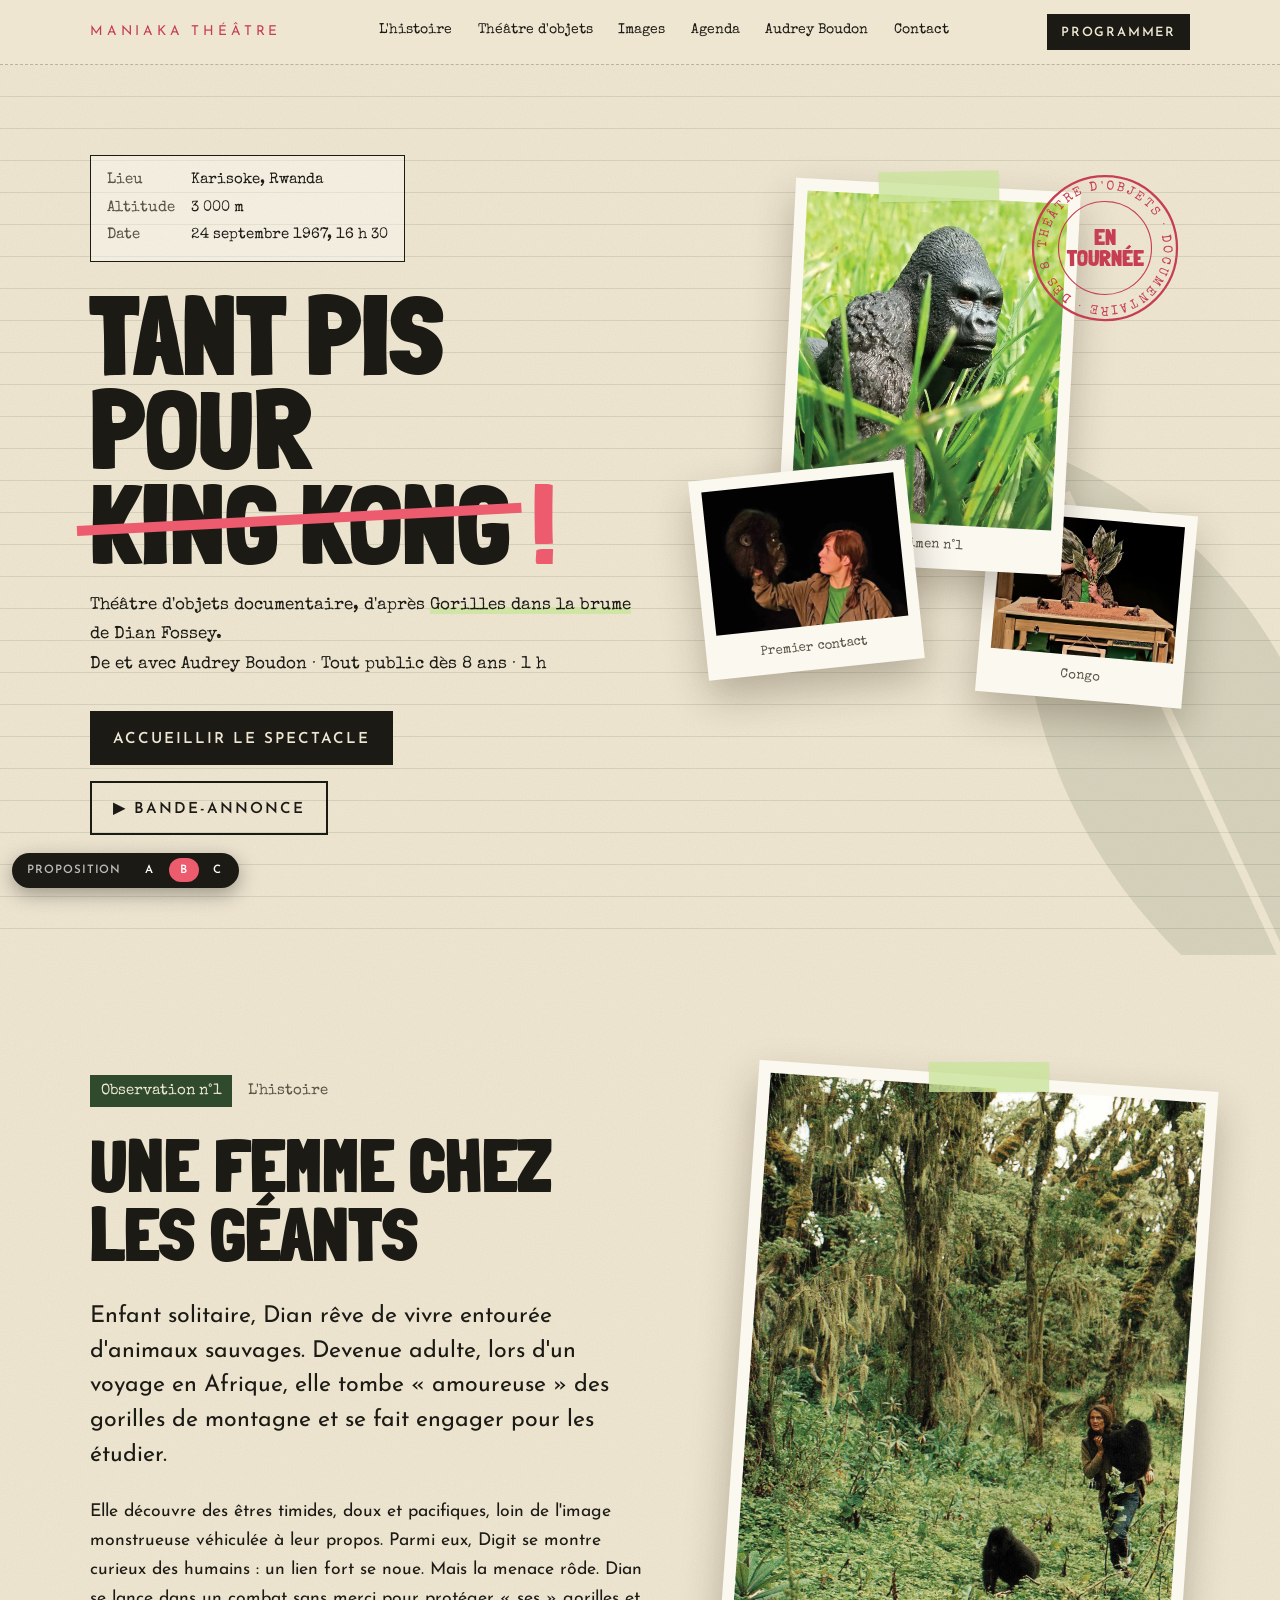
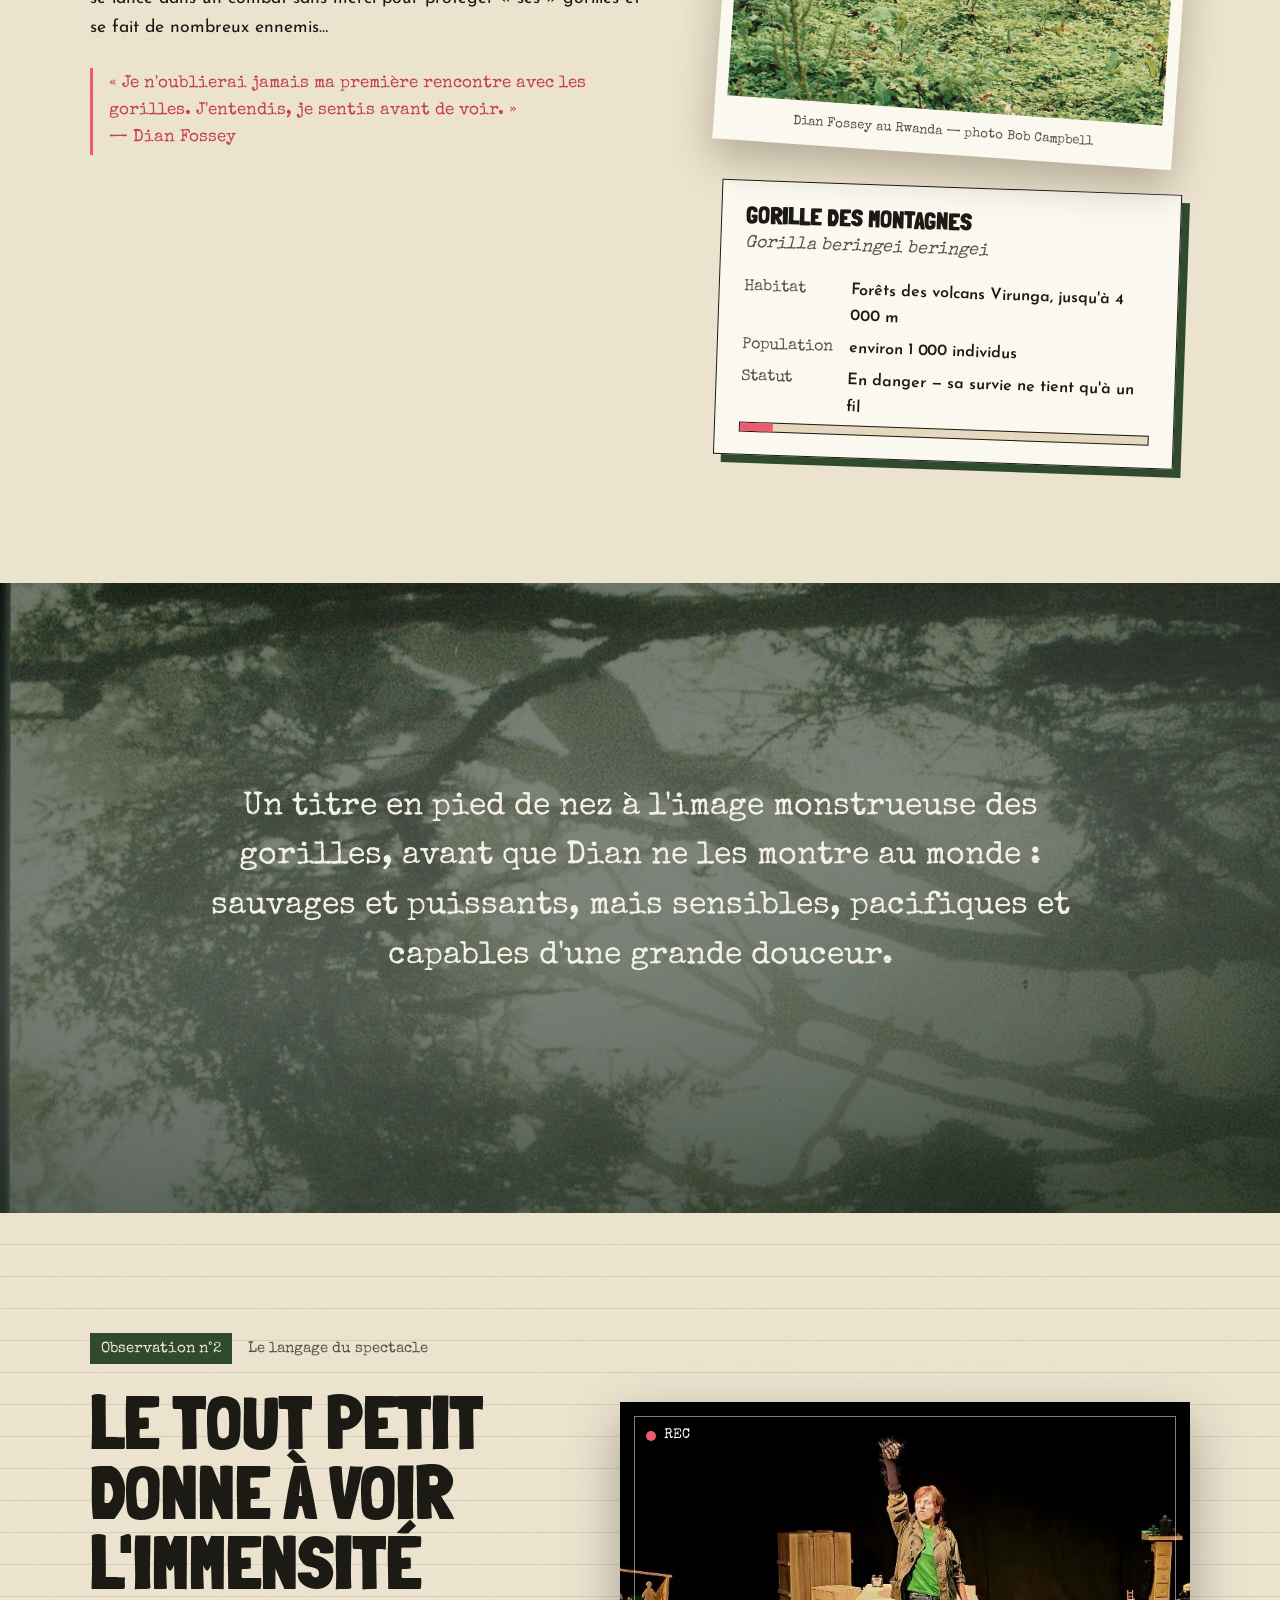
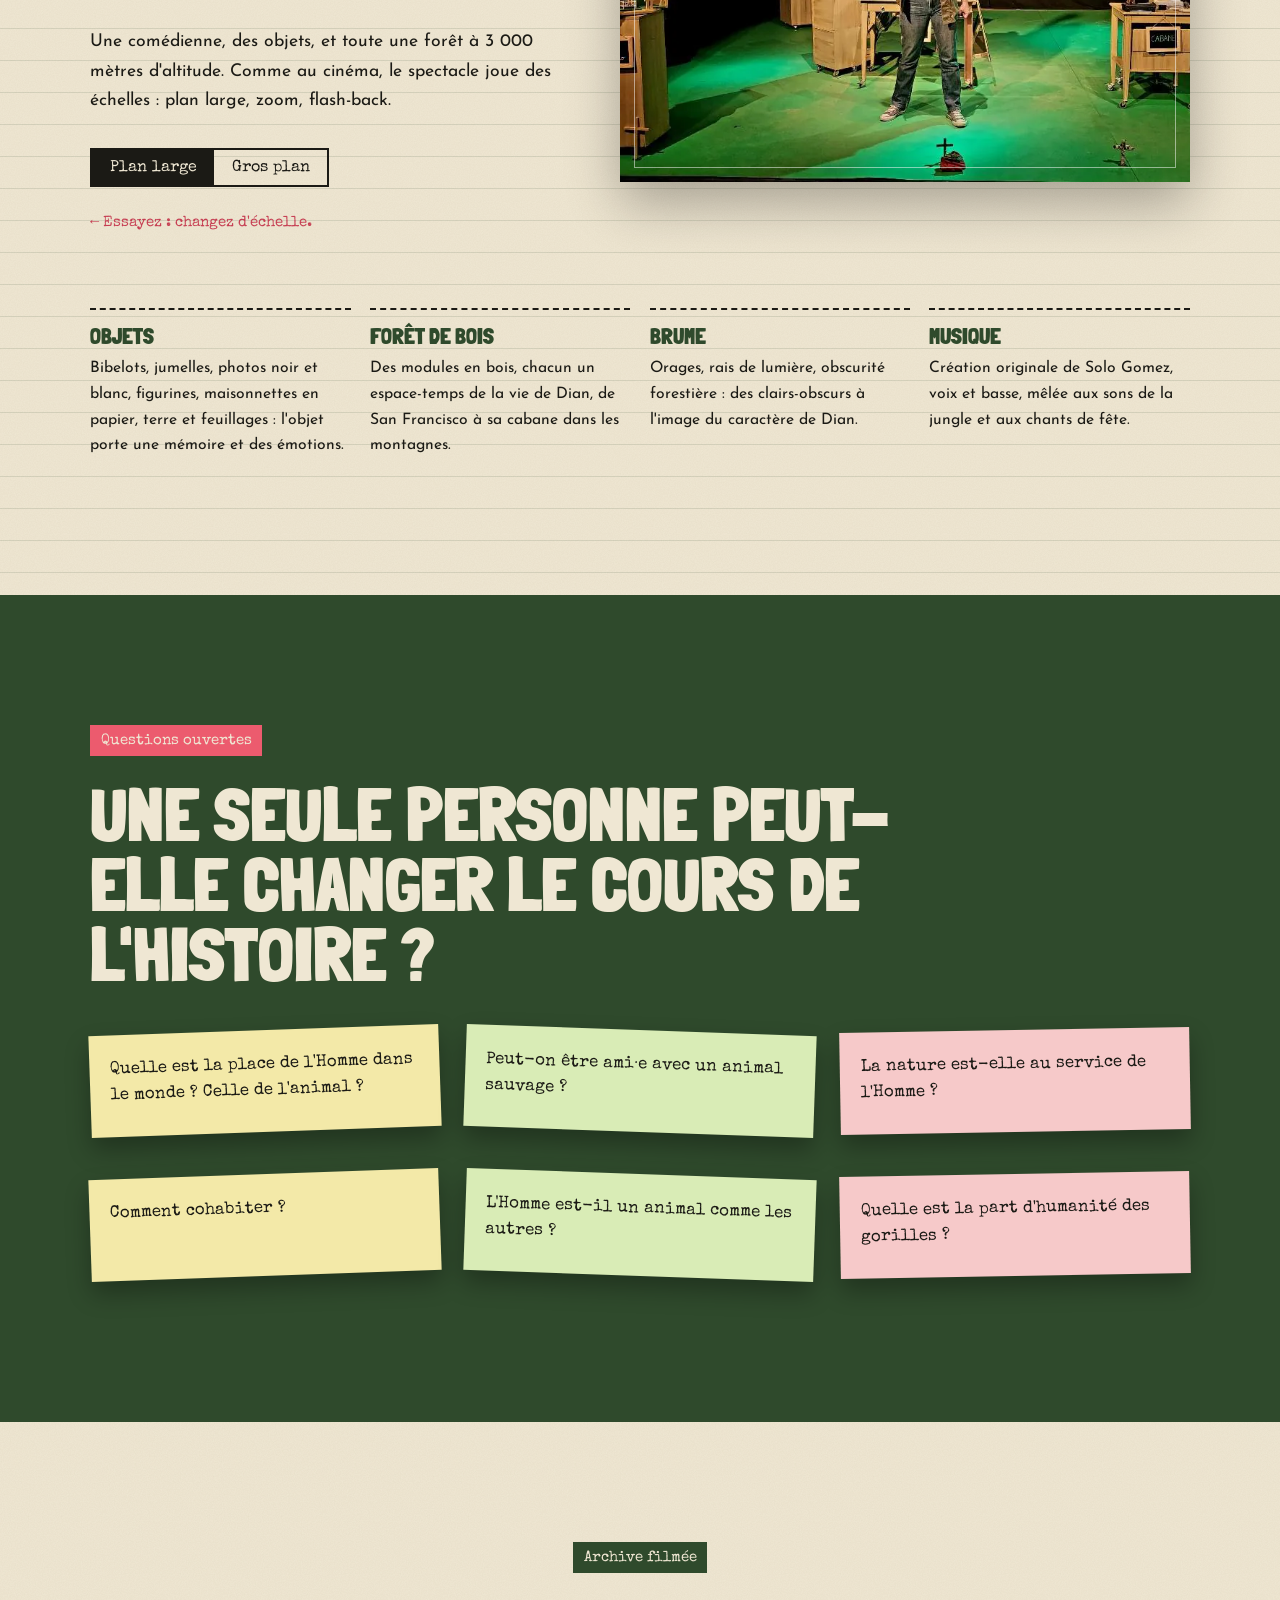
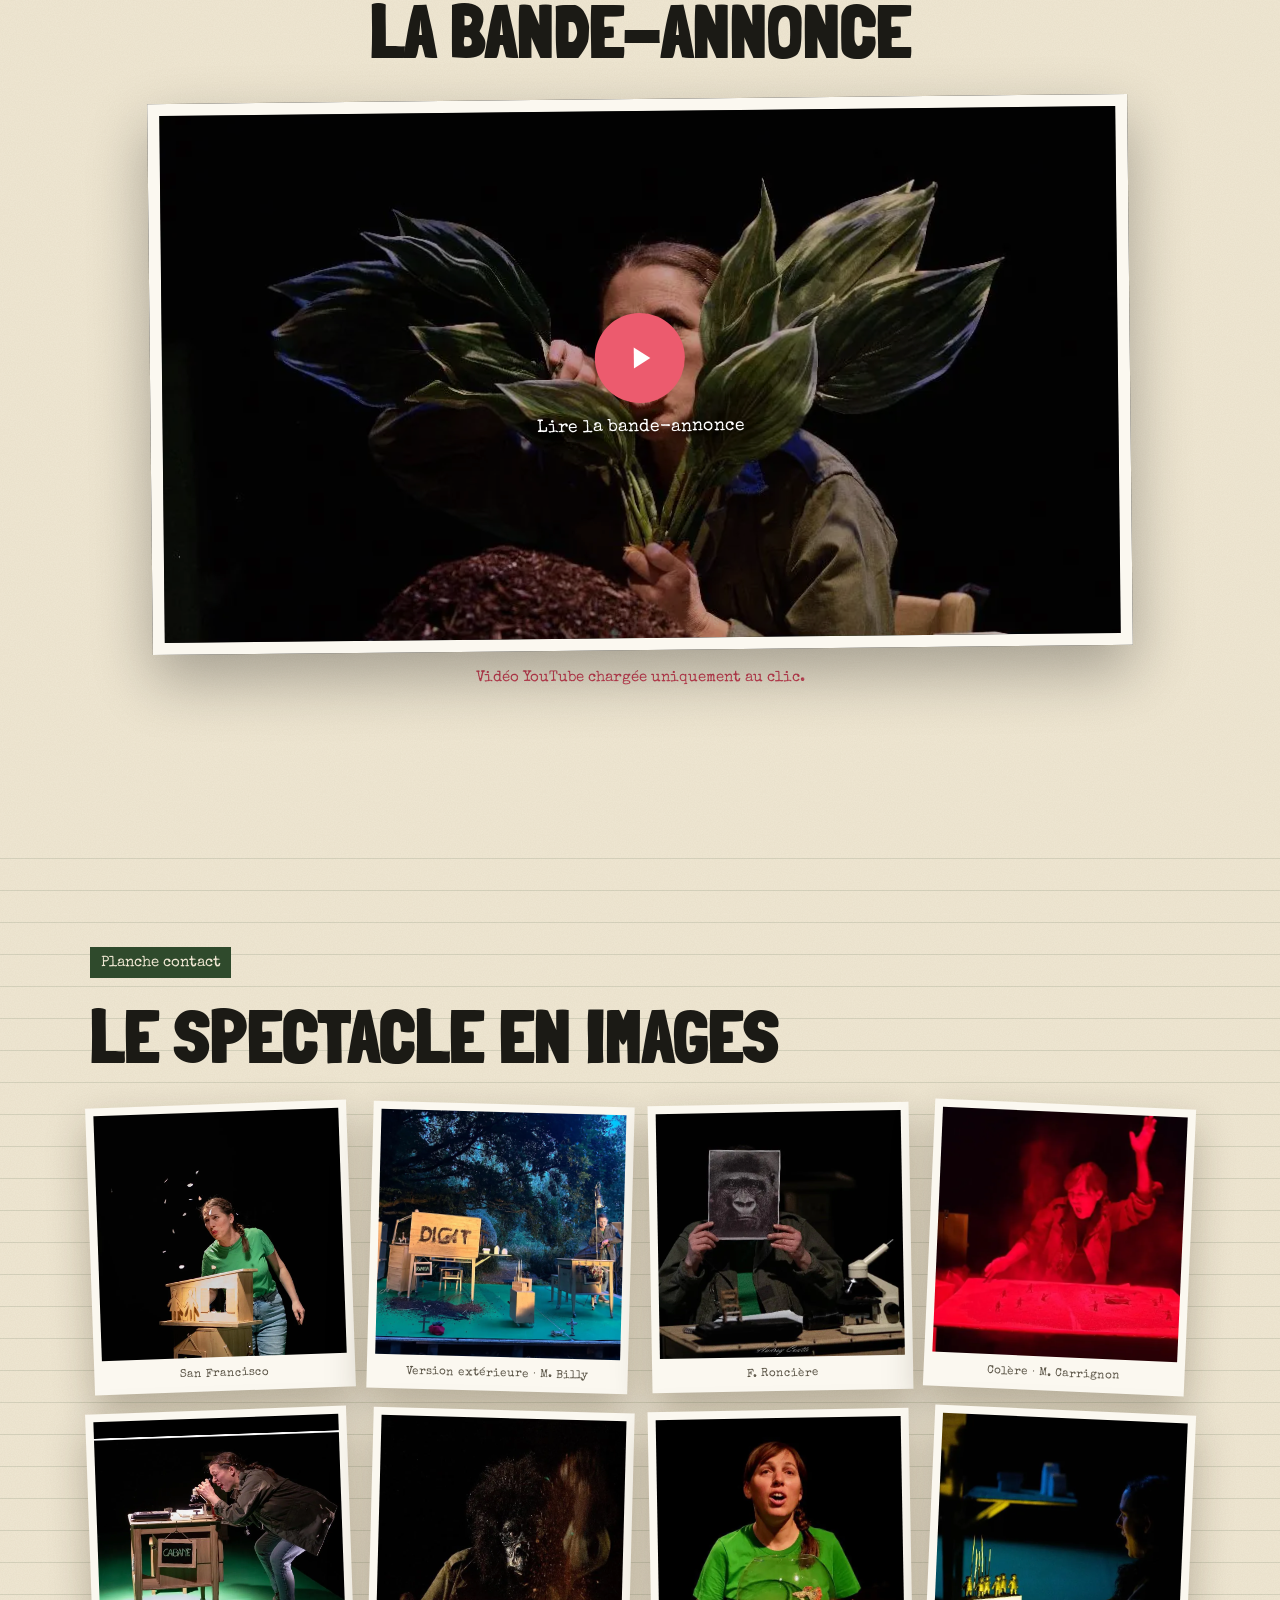
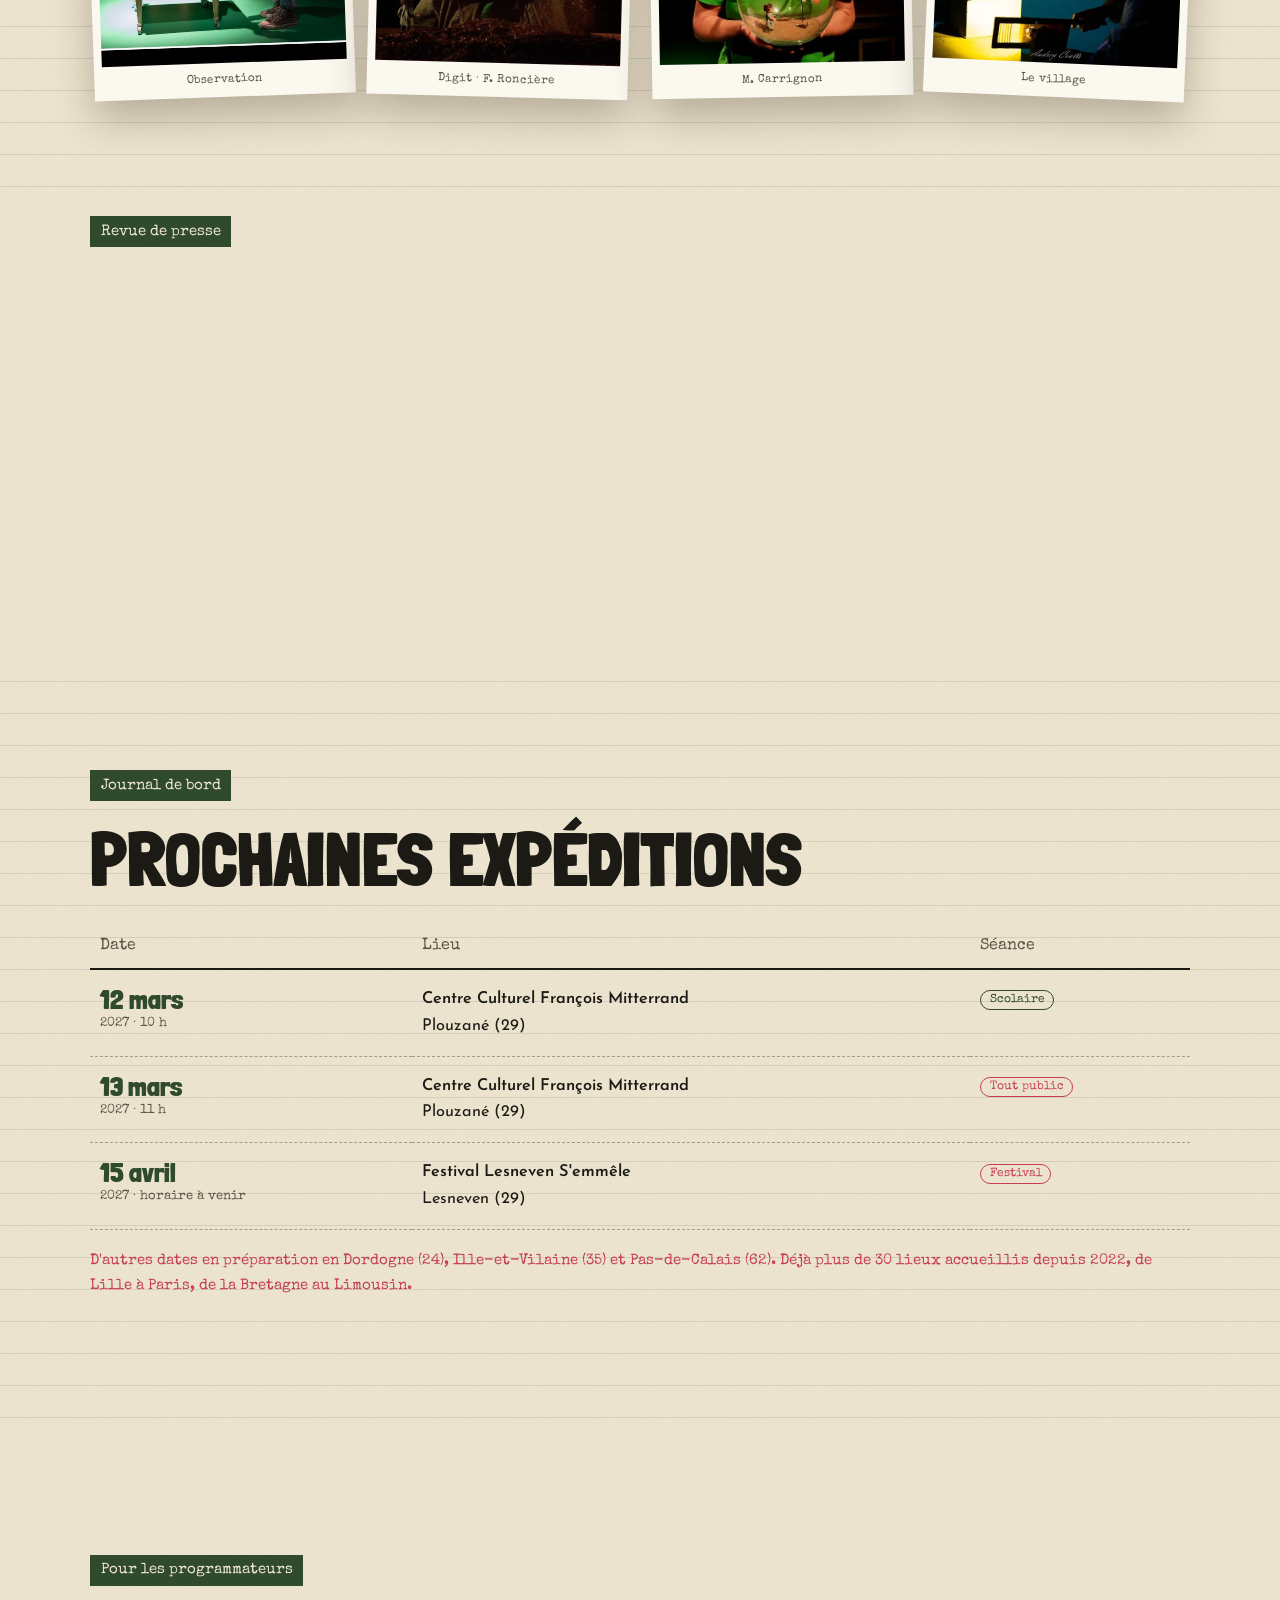
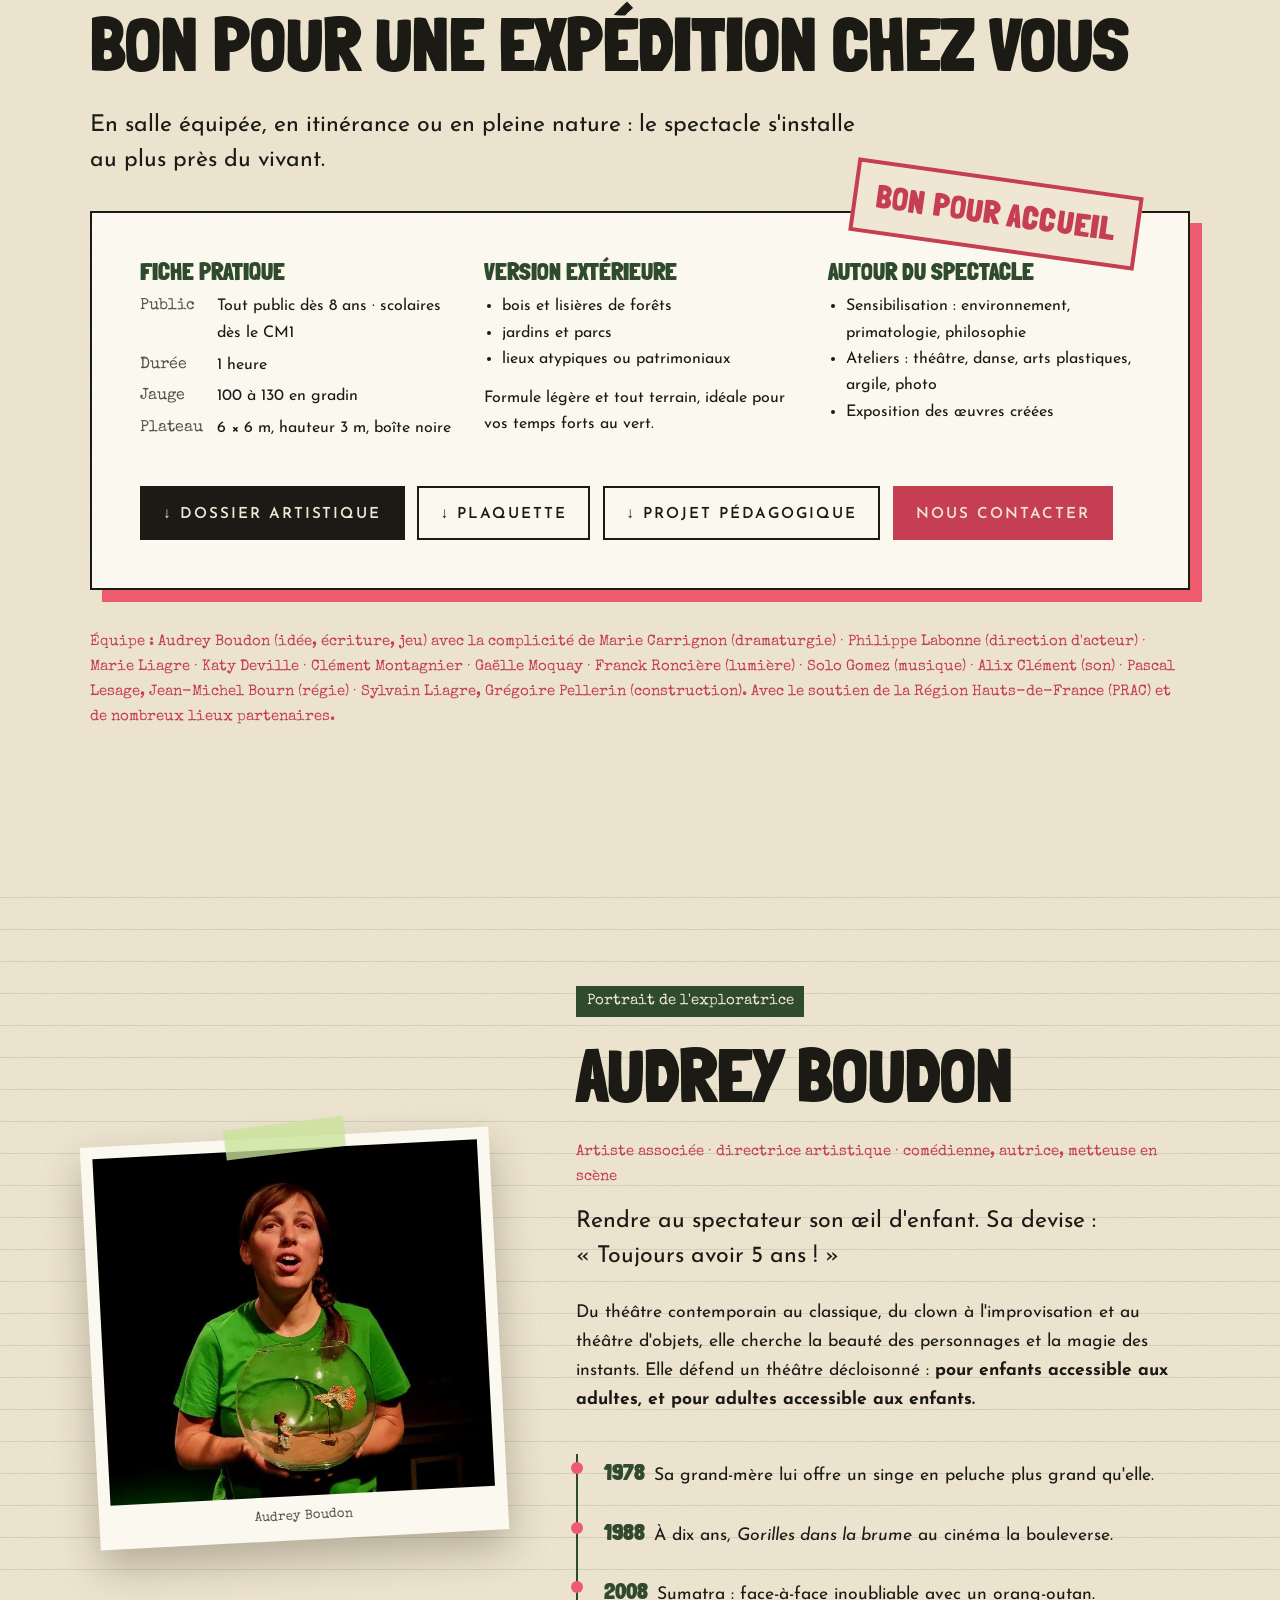
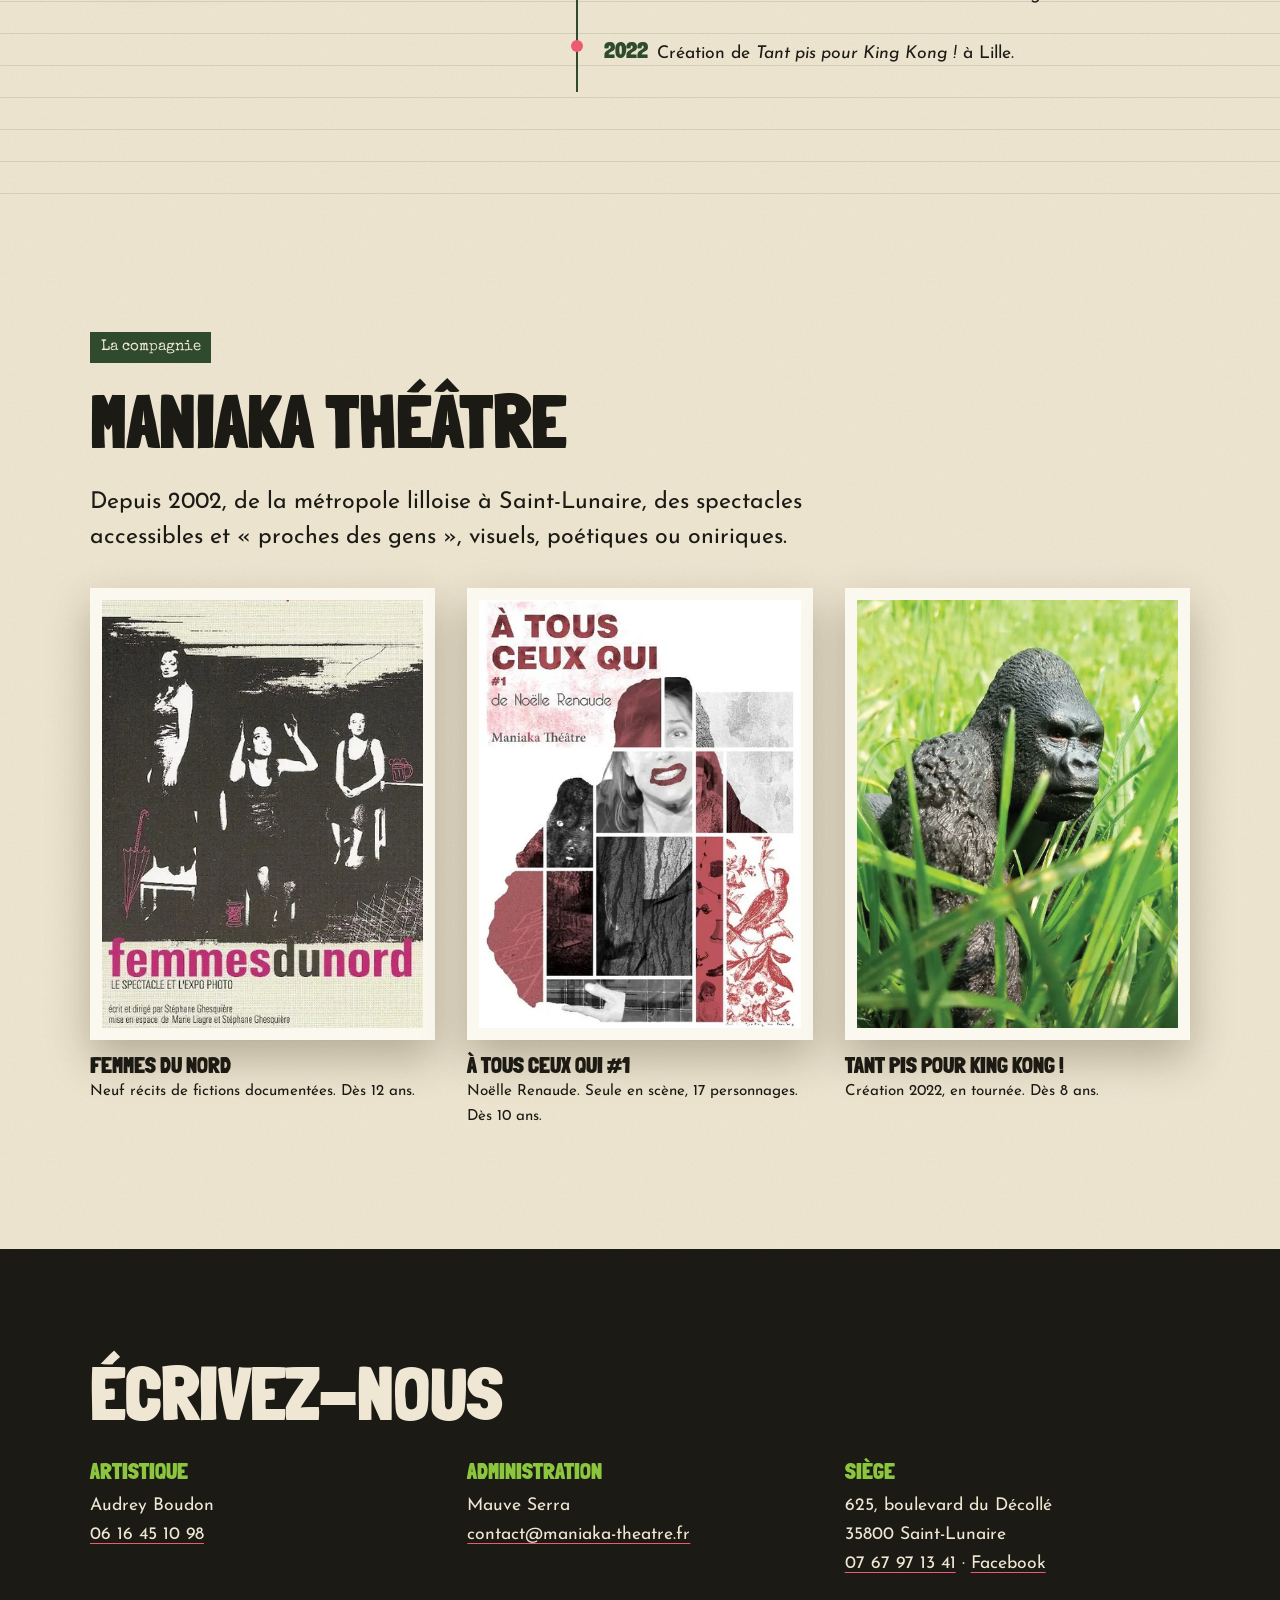
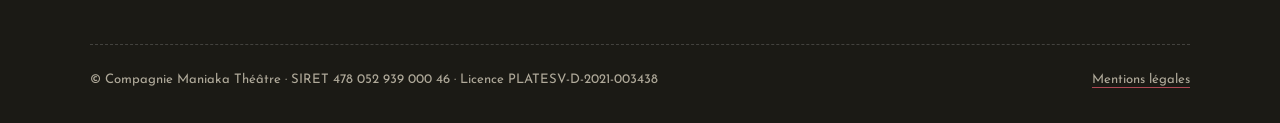
==== proposition-b/index.html @ 60dce40f "Deux nouvelles propositions de mise en page à comparer - B « Carnet de terrain » : papier, polaroïds" ====
<!doctype html>
<html lang="fr">
<head>
<meta charset="utf-8">
<meta name="viewport" content="width=device-width, initial-scale=1">
<title>Tant pis pour King Kong ! — Carnet de terrain (proposition B)</title>
<!-- VERSION TEST : à retirer lors de la mise en ligne sur maniaka-theatre.fr -->
<meta name="robots" content="noindex, nofollow">
<meta name="description" content="Tant pis pour King Kong !, théâtre d'objets documentaire d'après la vie de Dian Fossey. De et avec Audrey Boudon, Compagnie Maniaka Théâtre.">
<link rel="icon" href="../images/favicon.png" type="image/png">
<link rel="preload" href="../fonts/londrina-solid-black.woff2" as="font" type="font/woff2" crossorigin>
<style>
@font-face{font-family:"Londrina Solid";src:url("../fonts/londrina-solid.woff2") format("woff2");font-weight:400;font-display:swap}
@font-face{font-family:"Londrina Solid";src:url("../fonts/londrina-solid-black.woff2") format("woff2");font-weight:900;font-display:swap}
@font-face{font-family:"Josefin Sans";src:url("../fonts/josefin-sans.woff2") format("woff2");font-weight:100 700;font-display:swap}
@font-face{font-family:"Josefin Sans";src:url("../fonts/josefin-sans-italic.woff2") format("woff2");font-weight:100 700;font-style:italic;font-display:swap}
@font-face{font-family:"Special Elite";src:url("../fonts/special-elite.woff2") format("woff2");font-display:swap}

:root{
  --paper:#efe7d3; --paper-2:#e4d9bf; --ink:#1b1a15; --ink-soft:#5a5446;
  --moss:#2f4a2c; --leaf:#8cc63f; --coral:#ec5b6e; --coral-dark:#c63e52; --tape:rgba(201,229,154,.78);
  --title:"Londrina Solid","Arial Black",sans-serif; --body:"Josefin Sans","Trebuchet MS",sans-serif; --type:"Special Elite","Courier New",monospace;
  --g:clamp(16px,4vw,40px);
}
*,*::before,*::after{box-sizing:border-box}
html{scroll-behavior:smooth}
body{margin:0;color:var(--ink);font-family:var(--body);font-size:1.1rem;line-height:1.65;overflow-x:hidden;
  background:var(--paper) url("data:image/svg+xml,%3Csvg xmlns='http://www.w3.org/2000/svg' width='220' height='220'%3E%3Cfilter id='n'%3E%3CfeTurbulence type='fractalNoise' baseFrequency='.85' numOctaves='3' stitchTiles='stitch'/%3E%3CfeColorMatrix values='0 0 0 0 .35 0 0 0 0 .28 0 0 0 0 .15 0 0 0 .09 0'/%3E%3C/filter%3E%3Crect width='100%25' height='100%25' filter='url(%23n)'/%3E%3C/svg%3E");}
img{max-width:100%;height:auto;display:block}
figure{margin:0}
a{color:inherit}
h1,h2,h3{font-family:var(--title);font-weight:900;line-height:.95;margin:0 0 .4em;text-transform:uppercase}
h2{font-size:clamp(2.4rem,6.5vw,4.6rem)}
h3{font-size:clamp(1.4rem,2.6vw,1.9rem)}
p{margin:0 0 1em}
.wrap{max-width:1180px;margin:0 auto;padding:0 var(--g)}
.type{font-family:var(--type)}
.note{font-family:var(--type);color:var(--coral-dark);font-size:.95rem}
.lead{font-size:clamp(1.2rem,2.2vw,1.45rem);line-height:1.5}
:focus-visible{outline:3px solid var(--coral);outline-offset:3px}

/* lignes de cahier */
.ruled{background-image:repeating-linear-gradient(transparent 0 31px,rgba(47,74,44,.13) 31px 32px);}
/* scotch */
.tape{position:relative}
.tape::before{content:"";position:absolute;top:-14px;left:50%;width:120px;height:30px;background:var(--tape);transform:translateX(-50%) rotate(-4deg);z-index:2;box-shadow:0 1px 2px rgba(0,0,0,.08)}
.polaroid{background:#fbf8f0;padding:12px 12px 44px;box-shadow:0 18px 40px rgba(40,30,10,.28);position:relative}
.polaroid figcaption{position:absolute;left:0;right:0;bottom:12px;text-align:center;font-family:var(--type);font-size:.82rem;color:var(--ink-soft)}

/* ===== en-tête ===== */
.top{position:sticky;top:0;z-index:40;background:rgba(239,231,211,.92);backdrop-filter:blur(6px);border-bottom:1px dashed rgba(27,26,21,.25)}
.top .wrap{display:flex;align-items:center;justify-content:space-between;height:64px;gap:1rem}
.brand{font-family:var(--body);letter-spacing:.28em;text-transform:uppercase;font-size:.85rem;color:var(--coral-dark);text-decoration:none;white-space:nowrap}
.top nav{display:flex;gap:1.6rem}
.top nav a{font-family:var(--type);font-size:.9rem;text-decoration:none;border-bottom:2px solid transparent}
.top nav a:hover{border-color:var(--coral)}
.cta-mini{font-family:var(--body);font-weight:600;font-size:.8rem;letter-spacing:.14em;text-transform:uppercase;background:var(--ink);color:var(--paper);padding:.6em 1.1em .5em;text-decoration:none;white-space:nowrap}
.cta-mini:hover{background:var(--coral-dark)}
@media(max-width:900px){.top nav{display:none}}

/* ===== ouverture ===== */
.hero{position:relative;padding:clamp(40px,7vw,90px) 0 clamp(70px,10vw,120px);overflow:hidden}
.hero .wrap{display:grid;grid-template-columns:1.05fr .95fr;gap:clamp(2rem,5vw,4rem);align-items:center}
.fiche{font-family:var(--type);font-size:.95rem;border:1.5px solid var(--ink);display:inline-grid;grid-template-columns:auto auto;gap:.15rem 1rem;padding:.8rem 1rem;margin-bottom:1.6rem;background:rgba(255,255,255,.35)}
.fiche b{font-weight:normal;color:var(--ink-soft)}
.hero h1{font-size:clamp(3.4rem,8.6vw,7.4rem);line-height:.86;margin:0 0 1.2rem}
.hero h1 .bang{color:var(--coral)}
.hero h1 .strike{position:relative;display:inline-block}
.hero h1 .strike::after{content:"";position:absolute;left:-3%;right:-3%;top:52%;height:.09em;background:var(--coral);transform:rotate(-3deg);transform-origin:left;animation:strike 1s .9s cubic-bezier(.7,0,.3,1) both}
@keyframes strike{from{transform:rotate(-3deg) scaleX(0)}to{transform:rotate(-3deg) scaleX(1)}}
.hero .sub{font-family:var(--type);font-size:1.05rem;line-height:1.75;margin-bottom:2rem}
.hero .sub em{font-style:normal;background:linear-gradient(transparent 60%,var(--tape) 60%)}
.btns{display:flex;flex-wrap:wrap;gap:1rem}
.btn{display:inline-flex;align-items:center;gap:.6em;font-family:var(--body);font-weight:600;letter-spacing:.13em;text-transform:uppercase;font-size:.95rem;padding:.9em 1.4em .75em;text-decoration:none;border:2px solid var(--ink);color:var(--ink);background:transparent;cursor:pointer;transition:transform .2s,background .2s,color .2s}
.btn:hover{transform:translateY(-2px) rotate(-1deg)}
.btn--ink{background:var(--ink);color:var(--paper)}
.btn--ink:hover{background:var(--coral-dark);border-color:var(--coral-dark)}
.collage{position:relative;height:clamp(440px,52vw,620px)}
.collage .polaroid{position:absolute}
.collage .p1{width:58%;left:18%;top:0;transform:rotate(3deg);z-index:2}
.collage .p2{width:44%;left:0;top:46%;transform:rotate(-6deg);z-index:3}
.collage .p3{width:42%;right:0;top:52%;transform:rotate(5deg);z-index:1}
.collage .polaroid img{width:100%;aspect-ratio:4/5;object-fit:cover}
.collage .p2 img,.collage .p3 img{aspect-ratio:4/3}
.stamp{position:absolute;right:2%;top:-2%;width:150px;height:150px;z-index:4;color:var(--coral-dark);animation:spin 26s linear infinite}
.stamp svg{width:100%;height:100%}
@keyframes spin{to{transform:rotate(360deg)}}
.hero-leaf{position:absolute;width:420px;right:-120px;bottom:-140px;opacity:.12;color:var(--moss);transform:rotate(-25deg);pointer-events:none}
@media(max-width:860px){.hero .wrap{grid-template-columns:1fr}.collage{height:96vw;max-height:520px}.stamp{width:110px;height:110px}}

/* ===== chapitres ===== */
.chap{padding:clamp(70px,10vw,120px) 0;position:relative}
.chap-head{display:flex;align-items:baseline;gap:1rem;margin-bottom:1.5rem;flex-wrap:wrap}
.chap-num{font-family:var(--type);font-size:.95rem;color:var(--paper);background:var(--moss);padding:.25em .7em .15em}
.chap-date{font-family:var(--type);font-size:.95rem;color:var(--ink-soft)}
.cols{display:grid;grid-template-columns:1.1fr .9fr;gap:clamp(2rem,6vw,5rem);align-items:start}
@media(max-width:860px){.cols{grid-template-columns:1fr}}
.margin-note{font-family:var(--type);color:var(--coral-dark);border-left:3px solid var(--coral);padding:.2rem 0 .2rem 1rem;margin:1.6rem 0;font-size:1.05rem;line-height:1.6}

/* fiche espèce */
.species{background:#fbf8f0;border:1.5px solid var(--ink);padding:1.4rem 1.5rem;box-shadow:8px 8px 0 var(--moss);margin-top:2rem}
.species h3{font-size:1.5rem;margin-bottom:.1em}
.species .latin{font-family:var(--type);font-style:italic;color:var(--ink-soft);margin-bottom:1rem;display:block}
.species dl{display:grid;grid-template-columns:auto 1fr;gap:.35rem 1rem;margin:0;font-size:1rem}
.species dt{font-family:var(--type);color:var(--ink-soft)}
.species dd{margin:0;font-weight:600}
.gauge{height:10px;background:var(--paper-2);border:1px solid var(--ink);margin-top:.3rem;position:relative}
.gauge span{position:absolute;inset:0 auto 0 0;width:0;background:var(--coral);transition:width 1.6s ease}
.is-in .gauge span{width:8%}

/* bandeau citation */
.mist{position:relative;color:#f4f0e6;text-align:center;padding:clamp(110px,16vw,200px) var(--g);overflow:hidden;background:#1d2a1c url("../images/foret-brume.webp") center/cover}
.mist::before{content:"";position:absolute;inset:0;background:linear-gradient(rgba(20,34,22,.55),rgba(20,34,22,.75))}
.mist .fog{position:absolute;inset:-20%;background:radial-gradient(ellipse at 30% 60%,rgba(255,255,255,.22),transparent 55%),radial-gradient(ellipse at 75% 40%,rgba(255,255,255,.18),transparent 50%);animation:drift 22s ease-in-out infinite alternate;pointer-events:none}
@keyframes drift{to{transform:translateX(12%)}}
.mist blockquote{position:relative;margin:0 auto;max-width:880px}
.mist p{font-family:var(--type);font-size:clamp(1.25rem,2.8vw,2rem);line-height:1.55}
.mist cite{font-style:normal;font-family:var(--body);letter-spacing:.25em;text-transform:uppercase;font-size:.85rem;color:var(--leaf)}

/* échelles */
.scale{display:grid;grid-template-columns:.9fr 1.1fr;gap:clamp(2rem,5vw,4rem);align-items:center}
.scale-view{position:relative;aspect-ratio:3/2;background:#000;overflow:hidden;box-shadow:0 20px 50px rgba(0,0,0,.3)}
.scale-view img{position:absolute;inset:0;width:100%;height:100%;object-fit:cover;transition:opacity .7s,transform 1.2s}
.scale-view img.off{opacity:0;transform:scale(1.15)}
.scale-view .frame{position:absolute;inset:14px;border:1px solid rgba(255,255,255,.5);pointer-events:none}
.scale-view .rec{position:absolute;top:22px;left:26px;font-family:var(--type);color:#fff;font-size:.85rem;display:flex;align-items:center;gap:.5rem}
.scale-view .rec::before{content:"";width:10px;height:10px;border-radius:50%;background:var(--coral);animation:blink 1.2s infinite}
@keyframes blink{50%{opacity:.2}}
.switch{display:inline-flex;border:2px solid var(--ink);margin:1rem 0 1.5rem}
.switch button{font-family:var(--type);font-size:1rem;background:transparent;border:0;padding:.6rem 1.1rem;cursor:pointer;color:var(--ink)}
.switch button[aria-pressed="true"]{background:var(--ink);color:var(--paper)}
.tools{display:grid;grid-template-columns:repeat(4,1fr);gap:1.2rem;margin-top:3.5rem}
.tool{border-top:2px dashed var(--ink);padding-top:1rem}
.tool h3{font-size:1.4rem;color:var(--moss)}
.tool p{font-size:.98rem}
@media(max-width:860px){.scale{grid-template-columns:1fr}.tools{grid-template-columns:1fr 1fr}}
@media(max-width:520px){.tools{grid-template-columns:1fr}}

/* questions : post-it */
.questions{background:var(--moss);color:var(--paper);padding:clamp(80px,11vw,130px) 0;position:relative;overflow:hidden}
.questions h2{max-width:820px}
.stickies{display:grid;grid-template-columns:repeat(3,1fr);gap:1.6rem;margin-top:2.5rem}
.sticky{--rr:-2deg;background:#f3e9a8;color:var(--ink);padding:1.4rem 1.3rem 1.8rem;font-family:var(--type);font-size:1.05rem;line-height:1.5;box-shadow:0 12px 24px rgba(0,0,0,.3);transform:rotate(var(--rr));transition:transform .3s,opacity .9s}
.sticky:nth-child(3n+2){background:#d9ecb6;--rr:2deg}
.sticky:nth-child(3n){background:#f6c9c9;--rr:-1deg}
.sticky.rv:hover{transform:rotate(0) scale(1.04)}
@media(max-width:860px){.stickies{grid-template-columns:1fr 1fr}}
@media(max-width:520px){.stickies{grid-template-columns:1fr}}

/* vidéo */
.video{position:relative;aspect-ratio:16/9;background:#000;overflow:hidden;max-width:980px;margin:2rem auto 0;border:12px solid #fbf8f0;box-shadow:0 25px 60px rgba(0,0,0,.3);transform:rotate(-.6deg)}
.video img{width:100%;height:100%;object-fit:cover;opacity:.75}
.video button{position:absolute;inset:0;z-index:2;width:100%;border:0;background:transparent;cursor:pointer;color:#fff;font-family:var(--type);font-size:1.1rem;display:flex;flex-direction:column;align-items:center;justify-content:center;gap:1rem;text-shadow:0 2px 10px #000}
.video .play{width:90px;height:90px;border-radius:50%;background:var(--coral);display:flex;align-items:center;justify-content:center;transition:transform .2s}
.video button:hover .play{transform:scale(1.1)}
.video iframe{position:absolute;inset:0;width:100%;height:100%;border:0}

/* galerie planche contact */
.contact-sheet{display:grid;grid-template-columns:repeat(4,1fr);gap:1.2rem;margin-top:2rem}
.contact-sheet .polaroid{padding:8px 8px 34px;transform:rotate(var(--rr,0deg));transition:transform .3s,opacity .9s}
.contact-sheet .polaroid:nth-child(4n+1){--rr:-2deg}.contact-sheet .polaroid:nth-child(4n+2){--rr:1.5deg}.contact-sheet .polaroid:nth-child(4n+3){--rr:-1deg}.contact-sheet .polaroid:nth-child(4n){--rr:2.5deg}
.contact-sheet .polaroid.rv:hover{transform:rotate(0) scale(1.08);z-index:5}
.contact-sheet img{width:100%;aspect-ratio:1;object-fit:cover}
.contact-sheet figcaption{bottom:8px;font-size:.72rem}
@media(max-width:860px){.contact-sheet{grid-template-columns:repeat(2,1fr)}}

/* presse : coupures */
.clips{display:grid;grid-template-columns:1fr 1fr;gap:2rem;margin-top:2rem}
.clip{background:#fbf8f0;padding:1.8rem;box-shadow:0 12px 30px rgba(0,0,0,.12);clip-path:polygon(0 2%,4% 0,12% 2%,22% 0,35% 1.5%,50% 0,63% 2%,78% 0,90% 1.5%,100% 0,99% 50%,100% 100%,88% 98%,74% 100%,60% 98%,45% 100%,30% 98%,15% 100%,0 98%,1% 50%)}
.clip .src{font-family:var(--type);text-transform:uppercase;letter-spacing:.1em;font-size:.82rem;color:var(--ink-soft)}
.clip blockquote{margin:.8rem 0 1rem;font-family:var(--title);font-size:clamp(1.5rem,2.8vw,2rem);line-height:1.1}
.clip a{font-family:var(--type);color:var(--coral-dark)}
@media(max-width:760px){.clips{grid-template-columns:1fr}}

/* agenda : journal de bord */
.log{width:100%;border-collapse:collapse;font-size:1.02rem;margin-top:1.5rem}
.log th{font-family:var(--type);font-weight:normal;text-align:left;color:var(--ink-soft);border-bottom:2px solid var(--ink);padding:.5rem .6rem}
.log td{padding:1rem .6rem;border-bottom:1px dashed rgba(27,26,21,.35);vertical-align:top}
.log td:first-child{font-family:var(--title);font-weight:900;font-size:1.7rem;line-height:1;white-space:nowrap;color:var(--moss)}
.log td:first-child small{display:block;font-family:var(--type);font-weight:normal;font-size:.8rem;color:var(--ink-soft);margin-top:.3rem}
.log strong{font-weight:600}
.pill{font-family:var(--type);font-size:.78rem;border:1.5px solid currentColor;padding:.2em .7em;border-radius:99px;white-space:nowrap}
.pill--sco{color:var(--moss)}.pill--tp{color:var(--coral-dark)}
@media(max-width:640px){.log thead{display:none}.log tr{display:grid;grid-template-columns:1fr auto;gap:.2rem 1rem;padding:1rem 0;border-bottom:1px dashed rgba(27,26,21,.35)}.log td{border:0;padding:0}.log td:first-child{grid-column:1/-1}}

/* bon de mission */
.mission{background:#fbf8f0;border:2px solid var(--ink);padding:clamp(1.5rem,4vw,3rem);position:relative;margin-top:2rem;box-shadow:12px 12px 0 var(--coral)}
.mission .ok{position:absolute;right:clamp(1rem,4vw,3rem);top:-36px;font-family:var(--title);font-weight:900;font-size:clamp(1.4rem,3vw,2rem);color:var(--coral-dark);border:4px solid var(--coral-dark);padding:.2em .6em;transform:rotate(8deg);background:var(--paper);letter-spacing:.04em}
.mission-grid{display:grid;grid-template-columns:repeat(3,1fr);gap:2rem}
.mission h3{color:var(--moss);font-size:1.5rem}
.mission dl{display:grid;grid-template-columns:auto 1fr;gap:.35rem .9rem;margin:0;font-size:1rem}
.mission dt{font-family:var(--type);color:var(--ink-soft)}
.mission dd{margin:0}
.mission ul{margin:0;padding-left:1.1rem;font-size:1rem}
.downloads{display:flex;flex-wrap:wrap;gap:.8rem;margin-top:2rem}
@media(max-width:860px){.mission-grid{grid-template-columns:1fr}}

/* audrey */
.explorer{display:grid;grid-template-columns:.8fr 1.2fr;gap:clamp(2rem,6vw,5rem);align-items:center}
.explorer .polaroid{--rr:-3deg}
.explorer .polaroid img{width:100%}
.entries{list-style:none;margin:2.5rem 0 0;padding:0;border-left:2px solid var(--moss)}
.entries li{position:relative;padding:0 0 1.4rem 1.6rem}
.entries li::before{content:"";position:absolute;left:-7px;top:.5rem;width:12px;height:12px;background:var(--coral);border-radius:50%}
.entries b{font-family:var(--title);font-weight:900;font-size:1.4rem;color:var(--moss);margin-right:.6rem}
@media(max-width:860px){.explorer{grid-template-columns:1fr}.explorer .polaroid{max-width:380px}}

/* compagnie */
.shows{display:grid;grid-template-columns:repeat(3,1fr);gap:2rem;margin-top:2rem}
.shows .polaroid img{width:100%;aspect-ratio:3/4;object-fit:cover}
.shows .polaroid{padding-bottom:12px}
.shows h3{font-size:1.4rem;margin:.9rem 0 .2rem}
.shows p{font-size:.95rem;margin:0}
@media(max-width:860px){.shows{grid-template-columns:1fr;max-width:420px}}

/* contact & pied */
.end{background:var(--ink);color:var(--paper);padding:clamp(70px,10vw,110px) 0 2rem}
.end h2{color:var(--paper)}
.end .grid{display:grid;grid-template-columns:repeat(3,1fr);gap:2rem;margin:2rem 0 3rem}
.end h3{color:var(--leaf);font-size:1.4rem}
.end a{text-decoration-color:var(--coral);text-underline-offset:4px}
.end .legal{border-top:1px dashed rgba(255,255,255,.25);padding-top:1.5rem;font-size:.82rem;opacity:.7;display:flex;flex-wrap:wrap;justify-content:space-between;gap:1rem}
@media(max-width:860px){.end .grid{grid-template-columns:1fr}}

/* apparition */
.rv{opacity:0;transform:translateY(26px) rotate(var(--rr,0deg));transition:opacity .9s,transform .9s}
.rv.is-in{opacity:1;transform:rotate(var(--rr,0deg))}
@media (prefers-reduced-motion:reduce){*{animation:none!important;transition:none!important}.rv{opacity:1;transform:none}}

/* bandeau de comparaison (à retirer à la mise en ligne définitive) */
.compare{position:fixed;left:12px;bottom:12px;z-index:90;background:var(--ink);color:#fff;font:600 .72rem/1 var(--body);letter-spacing:.08em;text-transform:uppercase;display:flex;align-items:center;gap:.2rem;padding:.35rem;border-radius:99px;box-shadow:0 6px 20px rgba(0,0,0,.35)}
.compare span{padding:.45rem .6rem .35rem;opacity:.7}
.compare a{color:#fff;text-decoration:none;padding:.45rem .7rem .35rem;border-radius:99px}
.compare a[aria-current]{background:var(--coral)}
</style>
</head>
<body>

<header class="top">
  <div class="wrap">
    <a class="brand" href="#">Maniaka Théâtre</a>
    <nav aria-label="Menu">
      <a href="#histoire">L'histoire</a>
      <a href="#objets">Théâtre d'objets</a>
      <a href="#images">Images</a>
      <a href="#agenda">Agenda</a>
      <a href="#audrey">Audrey Boudon</a>
      <a href="#contact">Contact</a>
    </nav>
    <a class="cta-mini" href="#programmer">Programmer</a>
  </div>
</header>

<main>
<!-- ============ OUVERTURE ============ -->
<section class="hero ruled">
  <svg class="hero-leaf" viewBox="0 0 100 160" fill="currentColor" aria-hidden="true"><path d="M50 0C88 40 92 105 50 160 8 105 12 40 50 0Z"/><path d="M50 10V158" stroke="#efe7d3" stroke-width="2"/></svg>
  <div class="wrap">
    <div>
      <div class="fiche" aria-label="Fiche d'observation">
        <b>Lieu</b><span>Karisoke, Rwanda</span>
        <b>Altitude</b><span>3 000 m</span>
        <b>Date</b><span>24 septembre 1967, 16 h 30</span>
      </div>
      <h1>Tant pis pour <span style="white-space:nowrap"><span class="strike">King&nbsp;Kong</span><span class="bang">&nbsp;!</span></span></h1>
      <p class="sub">Théâtre d'objets documentaire, d'après <em>Gorilles dans la brume</em> de Dian Fossey.<br>De et avec Audrey Boudon · Tout public dès 8 ans · 1 h</p>
      <div class="btns">
        <a class="btn btn--ink" href="#programmer">Accueillir le spectacle</a>
        <a class="btn" href="#bande-annonce">▶ Bande-annonce</a>
      </div>
    </div>
    <div class="collage">
      <figure class="polaroid tape p1"><img src="../images/affiche-gorille-herbe.webp" alt="Figurine de gorille dans les hautes herbes"><figcaption>Spécimen n°1</figcaption></figure>
      <figure class="polaroid p2"><img src="../images/masque-gorille.webp" alt="Audrey Boudon face à un masque de gorille"><figcaption>Premier contact</figcaption></figure>
      <figure class="polaroid p3"><img src="../images/feuillage-congo.webp" alt="Audrey Boudon derrière un bouquet de feuilles"><figcaption>Congo</figcaption></figure>
      <div class="stamp" aria-hidden="true">
        <svg viewBox="0 0 200 200"><defs><path id="c" d="M100,100 m-78,0 a78,78 0 1,1 156,0 a78,78 0 1,1 -156,0"/></defs>
          <circle cx="100" cy="100" r="96" fill="none" stroke="currentColor" stroke-width="3"/><circle cx="100" cy="100" r="62" fill="none" stroke="currentColor" stroke-width="1.5"/>
          <text font-family="Special Elite" font-size="17" fill="currentColor" letter-spacing="3"><textPath href="#c">THÉÂTRE D'OBJETS · DOCUMENTAIRE · DÈS 8 ANS · </textPath></text>
          <text x="100" y="96" text-anchor="middle" font-family="Londrina Solid" font-weight="900" font-size="30" fill="currentColor">EN</text><text x="100" y="124" text-anchor="middle" font-family="Londrina Solid" font-weight="900" font-size="30" fill="currentColor">TOURNÉE</text>
        </svg>
      </div>
    </div>
  </div>
</section>

<!-- ============ L'HISTOIRE ============ -->
<section class="chap" id="histoire">
  <div class="wrap cols">
    <div class="rv">
      <div class="chap-head"><span class="chap-num">Observation n°1</span><span class="chap-date">L'histoire</span></div>
      <h2>Une femme chez les géants</h2>
      <p class="lead">Enfant solitaire, Dian rêve de vivre entourée d'animaux sauvages. Devenue adulte, lors d'un voyage en Afrique, elle tombe «&nbsp;amoureuse&nbsp;» des gorilles de montagne et se fait engager pour les étudier.</p>
      <p>Elle découvre des êtres timides, doux et pacifiques, loin de l'image monstrueuse véhiculée à leur propos. Parmi eux, Digit se montre curieux des humains&nbsp;: un lien fort se noue. Mais la menace rôde. Dian se lance dans un combat sans merci pour protéger «&nbsp;ses&nbsp;» gorilles et se fait de nombreux ennemis…</p>
      <p class="margin-note">« Je n'oublierai jamais ma première rencontre avec les gorilles. J'entendis, je sentis avant de voir. »<br>— Dian Fossey</p>
    </div>
    <div class="rv" style="--rr:2deg">
      <figure class="polaroid tape" style="transform:rotate(2deg)"><img src="../images/dian-fossey-portrait.webp" width="1258" height="1800" loading="lazy" alt="Dian Fossey dans la forêt avec de jeunes gorilles"><figcaption>Dian Fossey au Rwanda — photo Bob Campbell</figcaption></figure>
      <div class="species" id="espece">
        <h3>Gorille des montagnes</h3>
        <span class="latin">Gorilla beringei beringei</span>
        <dl>
          <dt>Habitat</dt><dd>Forêts des volcans Virunga, jusqu'à 4 000 m</dd>
          <dt>Population</dt><dd>environ 1 000 individus</dd>
          <dt>Statut</dt><dd>En danger — sa survie ne tient qu'à un fil</dd>
        </dl>
        <div class="gauge" aria-hidden="true"><span></span></div>
      </div>
    </div>
  </div>
</section>

<!-- ============ CITATION ============ -->
<section class="mist" aria-label="Le titre">
  <div class="fog"></div>
  <blockquote class="rv">
    <p>Un titre en pied de nez à l'image monstrueuse des gorilles, avant que Dian ne les montre au monde&nbsp;: sauvages et puissants, mais sensibles, pacifiques et capables d'une grande douceur.</p>
  </blockquote>
</section>

<!-- ============ THÉÂTRE D'OBJETS ============ -->
<section class="chap ruled" id="objets">
  <div class="wrap">
    <div class="scale">
      <div class="rv">
        <div class="chap-head"><span class="chap-num">Observation n°2</span><span class="chap-date">Le langage du spectacle</span></div>
        <h2>Le tout petit donne à voir l'immensité</h2>
        <p>Une comédienne, des objets, et toute une forêt à 3&nbsp;000 mètres d'altitude. Comme au cinéma, le spectacle joue des échelles&nbsp;: plan large, zoom, flash-back.</p>
        <div class="switch" role="group" aria-label="Changer d'échelle">
          <button type="button" aria-pressed="true" data-view="0">Plan large</button>
          <button type="button" aria-pressed="false" data-view="1">Gros plan</button>
        </div>
        <p class="note">← Essayez&nbsp;: changez d'échelle.</p>
      </div>
      <div class="scale-view rv">
        <img src="../images/scene-plateau-vert.webp" loading="lazy" alt="Vue d'ensemble du plateau et de ses modules en bois">
        <img class="off" src="../images/scene-figurines.webp" loading="lazy" alt="Gros plan sur des figurines de gorilles">
        <div class="frame"></div><div class="rec">REC</div>
      </div>
    </div>
    <div class="tools">
      <div class="tool rv"><h3>Objets</h3><p>Bibelots, jumelles, photos noir et blanc, figurines, maisonnettes en papier, terre et feuillages&nbsp;: l'objet porte une mémoire et des émotions.</p></div>
      <div class="tool rv"><h3>Forêt de bois</h3><p>Des modules en bois, chacun un espace-temps de la vie de Dian, de San Francisco à sa cabane dans les montagnes.</p></div>
      <div class="tool rv"><h3>Brume</h3><p>Orages, rais de lumière, obscurité forestière&nbsp;: des clairs-obscurs à l'image du caractère de Dian.</p></div>
      <div class="tool rv"><h3>Musique</h3><p>Création originale de Solo Gomez, voix et basse, mêlée aux sons de la jungle et aux chants de fête.</p></div>
    </div>
  </div>
</section>

<!-- ============ QUESTIONS ============ -->
<section class="questions">
  <div class="wrap">
    <div class="chap-head"><span class="chap-num" style="background:var(--coral)">Questions ouvertes</span></div>
    <h2 class="rv">Une seule personne peut-elle changer le cours de l'histoire&nbsp;?</h2>
    <div class="stickies">
      <p class="sticky rv">Quelle est la place de l'Homme dans le monde&nbsp;? Celle de l'animal&nbsp;?</p>
      <p class="sticky rv">Peut-on être ami·e avec un animal sauvage&nbsp;?</p>
      <p class="sticky rv">La nature est-elle au service de l'Homme&nbsp;?</p>
      <p class="sticky rv">Comment cohabiter&nbsp;?</p>
      <p class="sticky rv">L'Homme est-il un animal comme les autres&nbsp;?</p>
      <p class="sticky rv">Quelle est la part d'humanité des gorilles&nbsp;?</p>
    </div>
  </div>
</section>

<!-- ============ BANDE-ANNONCE ============ -->
<section class="chap" id="bande-annonce">
  <div class="wrap" style="text-align:center">
    <div class="chap-head" style="justify-content:center"><span class="chap-num">Archive filmée</span></div>
    <h2>La bande-annonce</h2>
    <div class="video" data-youtube="EKWruIdJ2wE">
      <button type="button" aria-label="Lire la bande-annonce"><span class="play"><svg width="36" height="36" viewBox="0 0 24 24" fill="#fff"><path d="M8 5v14l11-7z"/></svg></span>Lire la bande-annonce</button>
      <img src="../images/scene-feuillage-terre.webp" loading="lazy" alt="">
    </div>
    <p class="note" style="margin-top:1rem">Vidéo YouTube chargée uniquement au clic.</p>
  </div>
</section>

<!-- ============ IMAGES ============ -->
<section class="chap ruled" id="images">
  <div class="wrap">
    <div class="chap-head"><span class="chap-num">Planche contact</span></div>
    <h2>Le spectacle en images</h2>
    <div class="contact-sheet">
      <figure class="polaroid rv"><img src="../images/scene-bureau.webp" loading="lazy" alt="Audrey Boudon au bureau"><figcaption>San Francisco</figcaption></figure>
      <figure class="polaroid rv"><img src="../images/scene-digit-exterieur.webp" loading="lazy" alt="Le décor en plein air"><figcaption>Version extérieure · M. Billy</figcaption></figure>
      <figure class="polaroid rv"><img src="../images/scene-photo-gorille.webp" loading="lazy" alt="Photo de gorille devant le visage"><figcaption>F. Roncière</figcaption></figure>
      <figure class="polaroid rv"><img src="../images/scene-rouge.webp" loading="lazy" alt="Scène en lumière rouge"><figcaption>Colère · M. Carrignon</figcaption></figure>
      <figure class="polaroid rv"><img src="../images/scene-jumelles.webp" loading="lazy" alt="Dian à la jumelle"><figcaption>Observation</figcaption></figure>
      <figure class="polaroid rv"><img src="../images/scene-digit-masque.webp" loading="lazy" alt="Digit"><figcaption>Digit · F. Roncière</figcaption></figure>
      <figure class="polaroid rv"><img src="../images/audrey-scene.webp" loading="lazy" alt="Audrey Boudon et le globe"><figcaption>M. Carrignon</figcaption></figure>
      <figure class="polaroid rv"><img src="../images/scene-maquette-nuit.webp" loading="lazy" alt="Village en maquette la nuit"><figcaption>Le village</figcaption></figure>
    </div>
  </div>
</section>

<!-- ============ PRESSE ============ -->
<section class="chap" style="padding-top:0">
  <div class="wrap">
    <div class="chap-head"><span class="chap-num">Revue de presse</span></div>
    <div class="clips">
      <article class="clip rv"><span class="src">Le Monde · 14 janvier 2025</span><blockquote>«&nbsp;Le théâtre d'objets a ce pouvoir de parler à l'âme d'enfant présente en chacun de nous.&nbsp;»</blockquote><a href="https://www.lemonde.fr/culture/article/2025/01/14/audrey-boudon-comedienne-le-theatre-d-objets-a-ce-pouvoir-de-parler-a-l-ame-d-enfant-presente-en-chacun-de-nous_6497850_3246.html" target="_blank" rel="noopener">Lire le portrait →</a></article>
      <article class="clip rv"><span class="src">La Voix du Nord · 10 février 2025</span><blockquote>«&nbsp;Petits et grands ne rentreront assurément pas insensibles de ce voyage.&nbsp;»</blockquote><span class="note">«&nbsp;Une création originale et réussie&nbsp;»</span></article>
    </div>
  </div>
</section>

<!-- ============ AGENDA ============ -->
<section class="chap ruled" id="agenda">
  <div class="wrap">
    <div class="chap-head"><span class="chap-num">Journal de bord</span></div>
    <h2>Prochaines expéditions</h2>
    <!-- Ajouter une date : copier une ligne <tr class="date" data-date="AAAA-MM-JJ">…</tr>. Les dates passées disparaissent seules. -->
    <table class="log">
      <thead><tr><th>Date</th><th>Lieu</th><th>Séance</th></tr></thead>
      <tbody>
        <tr class="date" data-date="2026-11-03"><td>3 nov.<small>2026 · 10 h &amp; 14 h 15</small></td><td><strong>MCL de Gauchy</strong><br>Gauchy (02)</td><td><span class="pill pill--sco">Scolaires</span></td></tr>
        <tr class="date" data-date="2027-03-12"><td>12 mars<small>2027 · 10 h</small></td><td><strong>Centre Culturel François Mitterrand</strong><br>Plouzané (29)</td><td><span class="pill pill--sco">Scolaire</span></td></tr>
        <tr class="date" data-date="2027-03-13"><td>13 mars<small>2027 · 11 h</small></td><td><strong>Centre Culturel François Mitterrand</strong><br>Plouzané (29)</td><td><span class="pill pill--tp">Tout public</span></td></tr>
        <tr class="date" data-date="2027-04-15"><td>15 avril<small>2027 · horaire à venir</small></td><td><strong>Festival Lesneven S'emmêle</strong><br>Lesneven (29)</td><td><span class="pill pill--tp">Festival</span></td></tr>
      </tbody>
    </table>
    <p class="note" style="margin-top:1.2rem">D'autres dates en préparation en Dordogne (24), Ille-et-Vilaine (35) et Pas-de-Calais (62). Déjà plus de 30 lieux accueillis depuis 2022, de Lille à Paris, de la Bretagne au Limousin.</p>
  </div>
</section>

<!-- ============ PROGRAMMER ============ -->
<section class="chap" id="programmer">
  <div class="wrap">
    <div class="chap-head"><span class="chap-num">Pour les programmateurs</span></div>
    <h2>Bon pour une expédition chez vous</h2>
    <p class="lead" style="max-width:780px">En salle équipée, en itinérance ou en pleine nature&nbsp;: le spectacle s'installe au plus près du vivant.</p>
    <div class="mission rv">
      <span class="ok" aria-hidden="true">BON POUR ACCUEIL</span>
      <div class="mission-grid">
        <div><h3>Fiche pratique</h3><dl><dt>Public</dt><dd>Tout public dès 8 ans · scolaires dès le CM1</dd><dt>Durée</dt><dd>1 heure</dd><dt>Jauge</dt><dd>100 à 130 en gradin</dd><dt>Plateau</dt><dd>6 × 6 m, hauteur 3 m, boîte noire</dd></dl></div>
        <div><h3>Version extérieure</h3><ul><li>bois et lisières de forêts</li><li>jardins et parcs</li><li>lieux atypiques ou patrimoniaux</li></ul><p style="font-size:1rem;margin-top:.8rem">Formule légère et tout terrain, idéale pour vos temps forts au vert.</p></div>
        <div><h3>Autour du spectacle</h3><ul><li>Sensibilisation : environnement, primatologie, philosophie</li><li>Ateliers : théâtre, danse, arts plastiques, argile, photo</li><li>Exposition des œuvres créées</li></ul></div>
      </div>
      <div class="downloads">
        <a class="btn btn--ink" href="../documents/Tant-pis-pour-King-Kong_dossier-artistique.pdf" download>↓ Dossier artistique</a>
        <a class="btn" href="../documents/Tant-pis-pour-King-Kong_plaquette.pdf" download>↓ Plaquette</a>
        <a class="btn" href="../documents/Tant-pis-pour-King-Kong_projet-pedagogique.pdf" download>↓ Projet pédagogique</a>
        <a class="btn btn--ink" style="background:var(--coral-dark);border-color:var(--coral-dark)" href="#contact">Nous contacter</a>
      </div>
    </div>
    <p class="note" style="margin-top:2.5rem">Équipe : Audrey Boudon (idée, écriture, jeu) avec la complicité de Marie Carrignon (dramaturgie) · Philippe Labonne (direction d'acteur) · Marie Liagre · Katy Deville · Clément Montagnier · Gaëlle Moquay · Franck Roncière (lumière) · Solo Gomez (musique) · Alix Clément (son) · Pascal Lesage, Jean-Michel Bourn (régie) · Sylvain Liagre, Grégoire Pellerin (construction). Avec le soutien de la Région Hauts-de-France (PRAC) et de nombreux lieux partenaires.</p>
  </div>
</section>

<!-- ============ AUDREY ============ -->
<section class="chap ruled" id="audrey">
  <div class="wrap explorer">
    <figure class="polaroid tape rv"><img src="../images/audrey-scene.webp" loading="lazy" alt="Audrey Boudon sur scène"><figcaption>Audrey Boudon</figcaption></figure>
    <div class="rv">
      <div class="chap-head"><span class="chap-num">Portrait de l'exploratrice</span></div>
      <h2>Audrey Boudon</h2>
      <p class="note">Artiste associée · directrice artistique · comédienne, autrice, metteuse en scène</p>
      <p class="lead">Rendre au spectateur son œil d'enfant. Sa devise&nbsp;: «&nbsp;Toujours avoir 5 ans&nbsp;!&nbsp;»</p>
      <p>Du théâtre contemporain au classique, du clown à l'improvisation et au théâtre d'objets, elle cherche la beauté des personnages et la magie des instants. Elle défend un théâtre décloisonné&nbsp;: <strong>pour enfants accessible aux adultes, et pour adultes accessible aux enfants.</strong></p>
      <ul class="entries">
        <li><b>1978</b>Sa grand-mère lui offre un singe en peluche plus grand qu'elle.</li>
        <li><b>1988</b>À dix ans, <em>Gorilles dans la brume</em> au cinéma la bouleverse.</li>
        <li><b>2008</b>Sumatra&nbsp;: face-à-face inoubliable avec un orang-outan.</li>
        <li><b>2022</b>Création de <em>Tant pis pour King Kong&nbsp;!</em> à Lille.</li>
      </ul>
    </div>
  </div>
</section>

<!-- ============ COMPAGNIE ============ -->
<section class="chap" id="compagnie">
  <div class="wrap">
    <div class="chap-head"><span class="chap-num">La compagnie</span></div>
    <h2>Maniaka Théâtre</h2>
    <p class="lead" style="max-width:820px">Depuis 2002, de la métropole lilloise à Saint-Lunaire, des spectacles accessibles et «&nbsp;proches des gens&nbsp;», visuels, poétiques ou oniriques.</p>
    <div class="shows">
      <div class="rv"><figure class="polaroid"><img src="../images/affiche-femmes-du-nord.webp" loading="lazy" alt="Affiche Femmes du Nord"></figure><h3>Femmes du Nord</h3><p>Neuf récits de fictions documentées. Dès 12 ans.</p></div>
      <div class="rv"><figure class="polaroid"><img src="../images/affiche-a-tous-ceux-qui.webp" loading="lazy" alt="Affiche À tous ceux qui #1"></figure><h3>À tous ceux qui #1</h3><p>Noëlle Renaude. Seule en scène, 17 personnages. Dès 10 ans.</p></div>
      <div class="rv"><figure class="polaroid"><img src="../images/affiche-gorille-herbe.webp" loading="lazy" alt="Visuel Tant pis pour King Kong !"></figure><h3>Tant pis pour King Kong&nbsp;!</h3><p>Création 2022, en tournée. Dès 8 ans.</p></div>
    </div>
  </div>
</section>
</main>

<!-- ============ CONTACT ============ -->
<footer class="end" id="contact">
  <div class="wrap">
    <h2>Écrivez-nous</h2>
    <div class="grid">
      <div><h3>Artistique</h3><p>Audrey Boudon<br><a href="tel:+33616451098">06 16 45 10 98</a></p></div>
      <div><h3>Administration</h3><p>Mauve Serra<br><a href="mailto:contact@maniaka-theatre.fr">contact@maniaka-theatre.fr</a></p></div>
      <div><h3>Siège</h3><p>625, boulevard du Décollé<br>35800 Saint-Lunaire<br><a href="tel:+33767971341">07 67 97 13 41</a> · <a href="https://www.facebook.com/maniaka.theatre.39" target="_blank" rel="noopener">Facebook</a></p></div>
    </div>
    <div class="legal"><span>© Compagnie Maniaka Théâtre · SIRET 478 052 939 000 46 · Licence PLATESV-D-2021-003438</span><a href="../mentions-legales.html">Mentions légales</a></div>
  </div>
</footer>

<!-- Bandeau de comparaison des propositions : à retirer pour la version définitive -->
<nav class="compare" aria-label="Propositions"><span>Proposition</span><a href="../">A</a><a href="../proposition-b/" aria-current="page">B</a><a href="../proposition-c/">C</a></nav>

<script>
(function(){
  // dates passées masquées
  var t=new Date();t.setHours(0,0,0,0);
  document.querySelectorAll(".date[data-date]").forEach(function(r){if(new Date(r.dataset.date+"T23:59:59")<t)r.remove();});
  // vidéo au clic
  document.querySelectorAll(".video[data-youtube]").forEach(function(v){v.querySelector("button").addEventListener("click",function(){v.innerHTML='<iframe src="https://www.youtube-nocookie.com/embed/'+v.dataset.youtube+'?autoplay=1&rel=0" title="Bande-annonce" allow="autoplay; encrypted-media; fullscreen" allowfullscreen></iframe>';});});
  // échelles
  var imgs=document.querySelectorAll(".scale-view img"),btns=document.querySelectorAll(".switch button");
  btns.forEach(function(b){b.addEventListener("click",function(){var i=+b.dataset.view;btns.forEach(function(x){x.setAttribute("aria-pressed",x===b)});imgs.forEach(function(im,k){im.classList.toggle("off",k!==i)});});});
  // apparition
  var els=document.querySelectorAll(".rv,.species");
  if("IntersectionObserver" in window){var io=new IntersectionObserver(function(es){es.forEach(function(e){if(e.isIntersecting){e.target.classList.add("is-in");io.unobserve(e.target);}});},{rootMargin:"0px 0px -10% 0px"});els.forEach(function(e){io.observe(e)});}
  else els.forEach(function(e){e.classList.add("is-in")});
})();
</script>
</body>
</html>
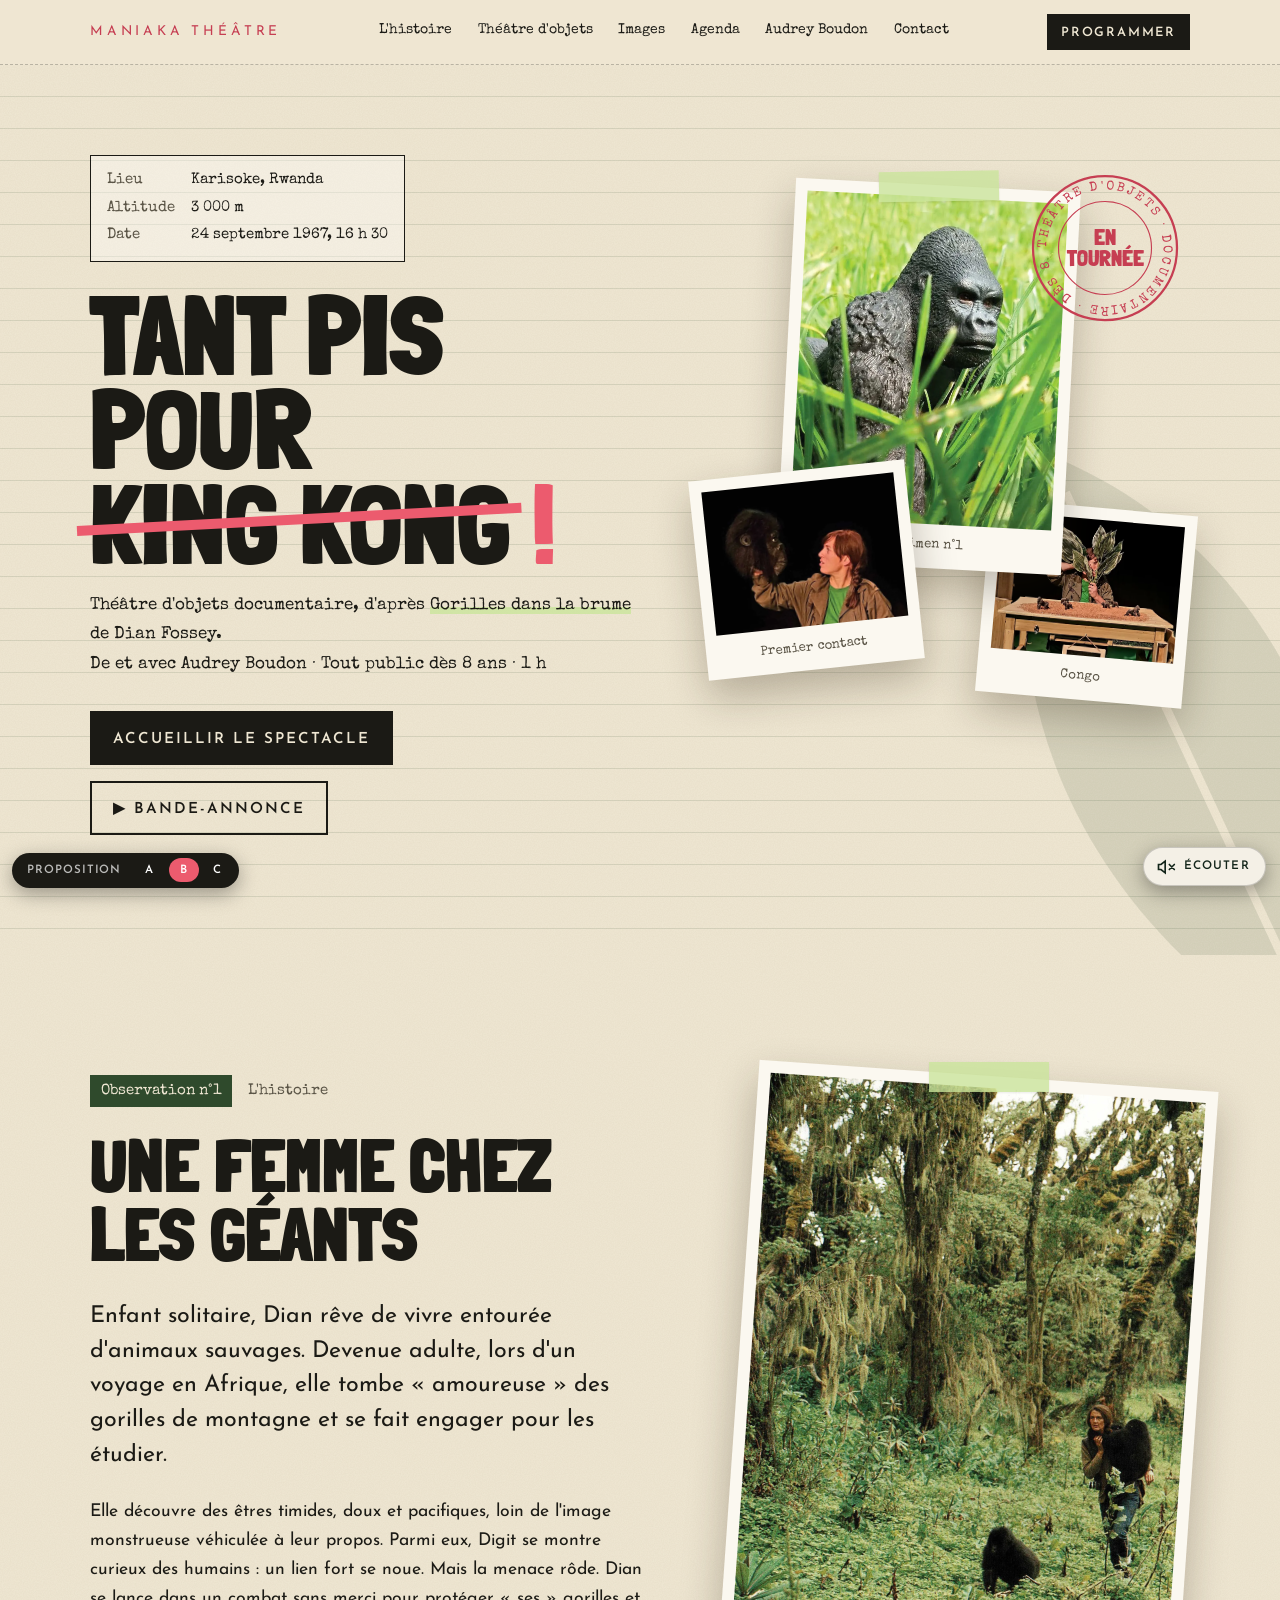
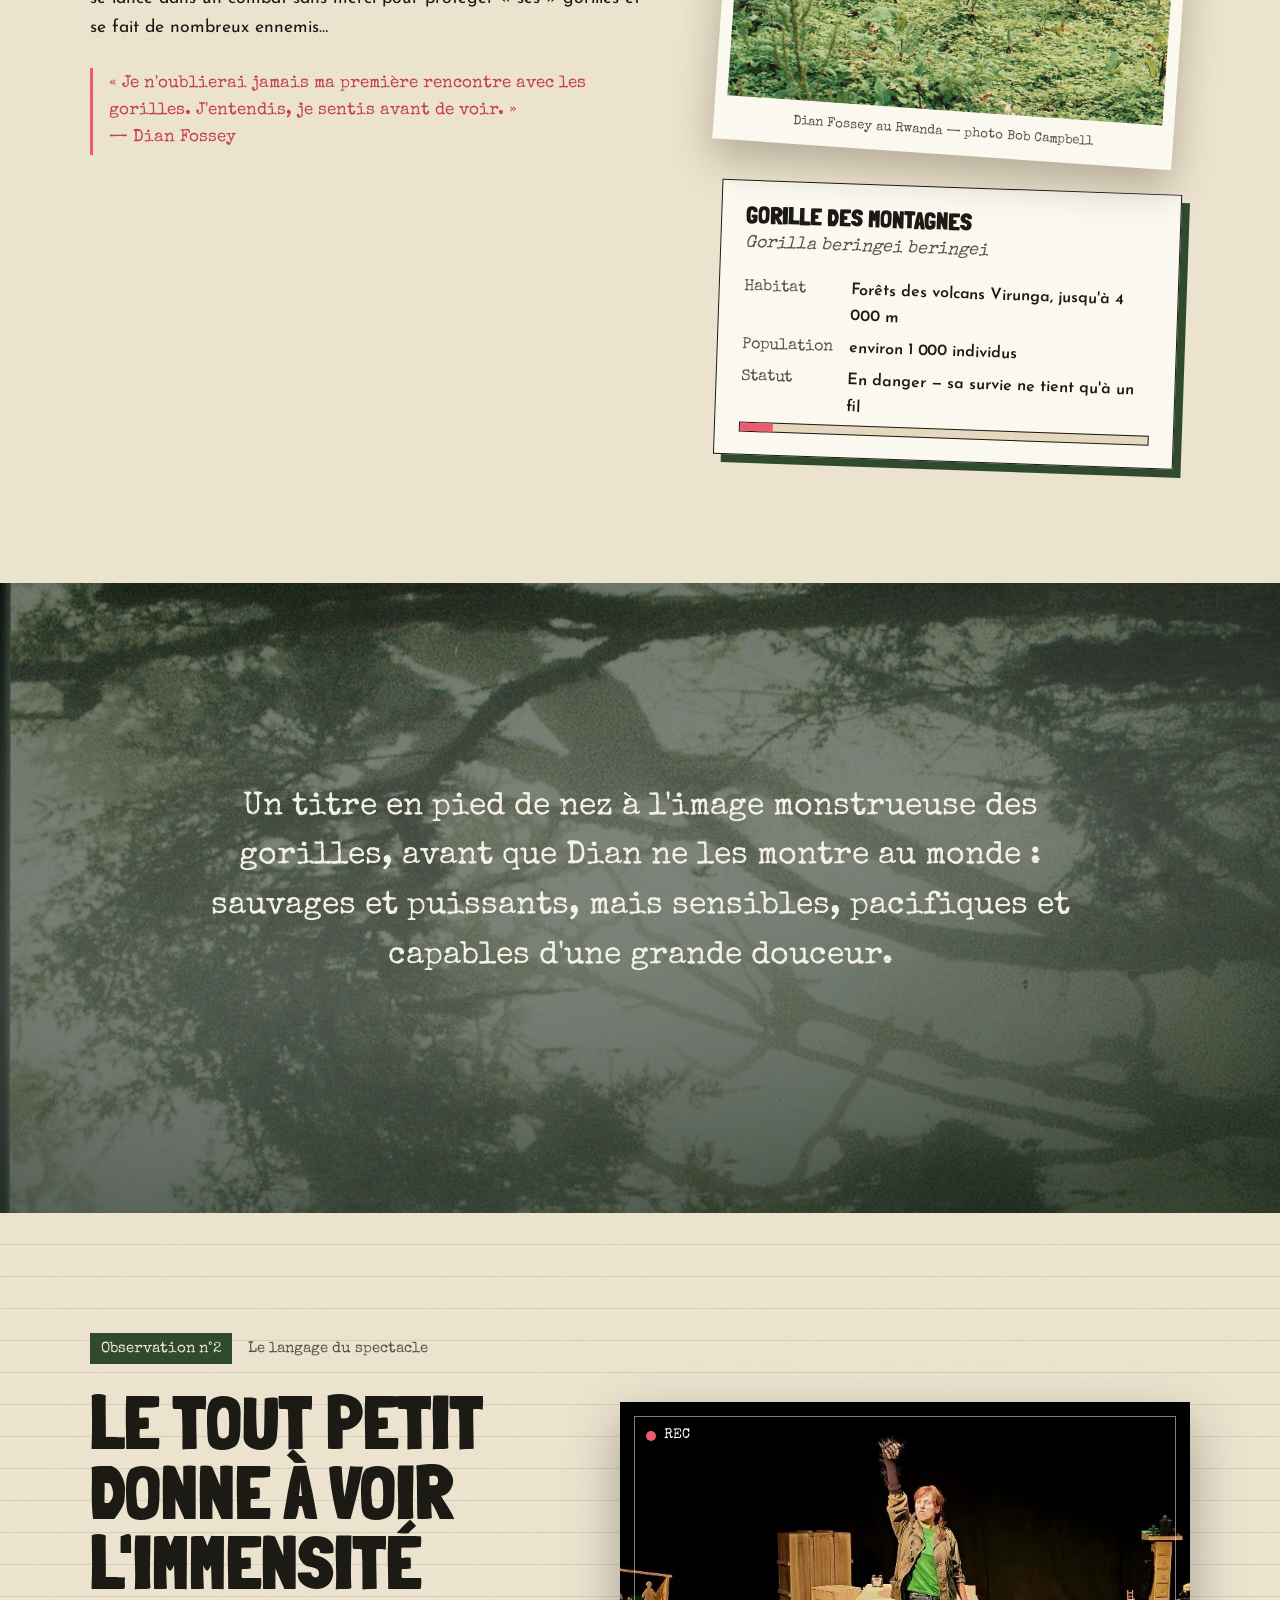
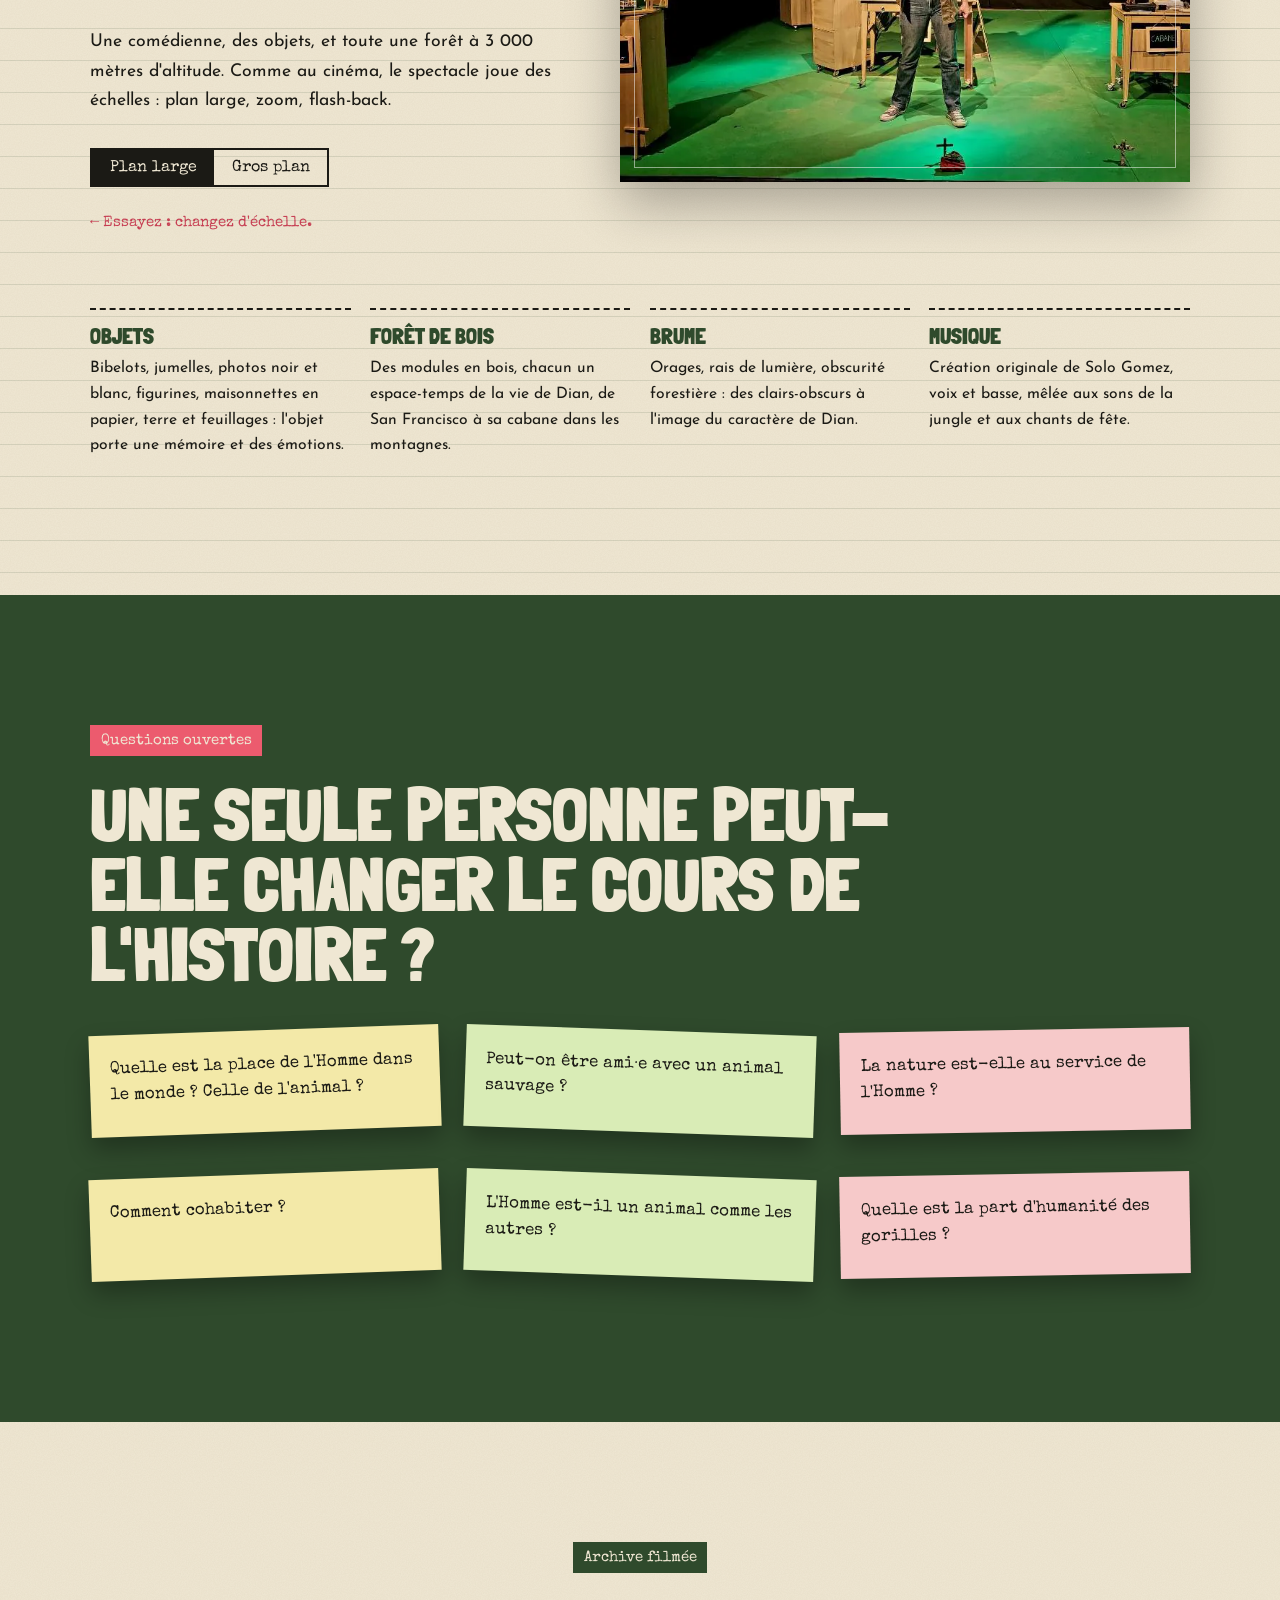
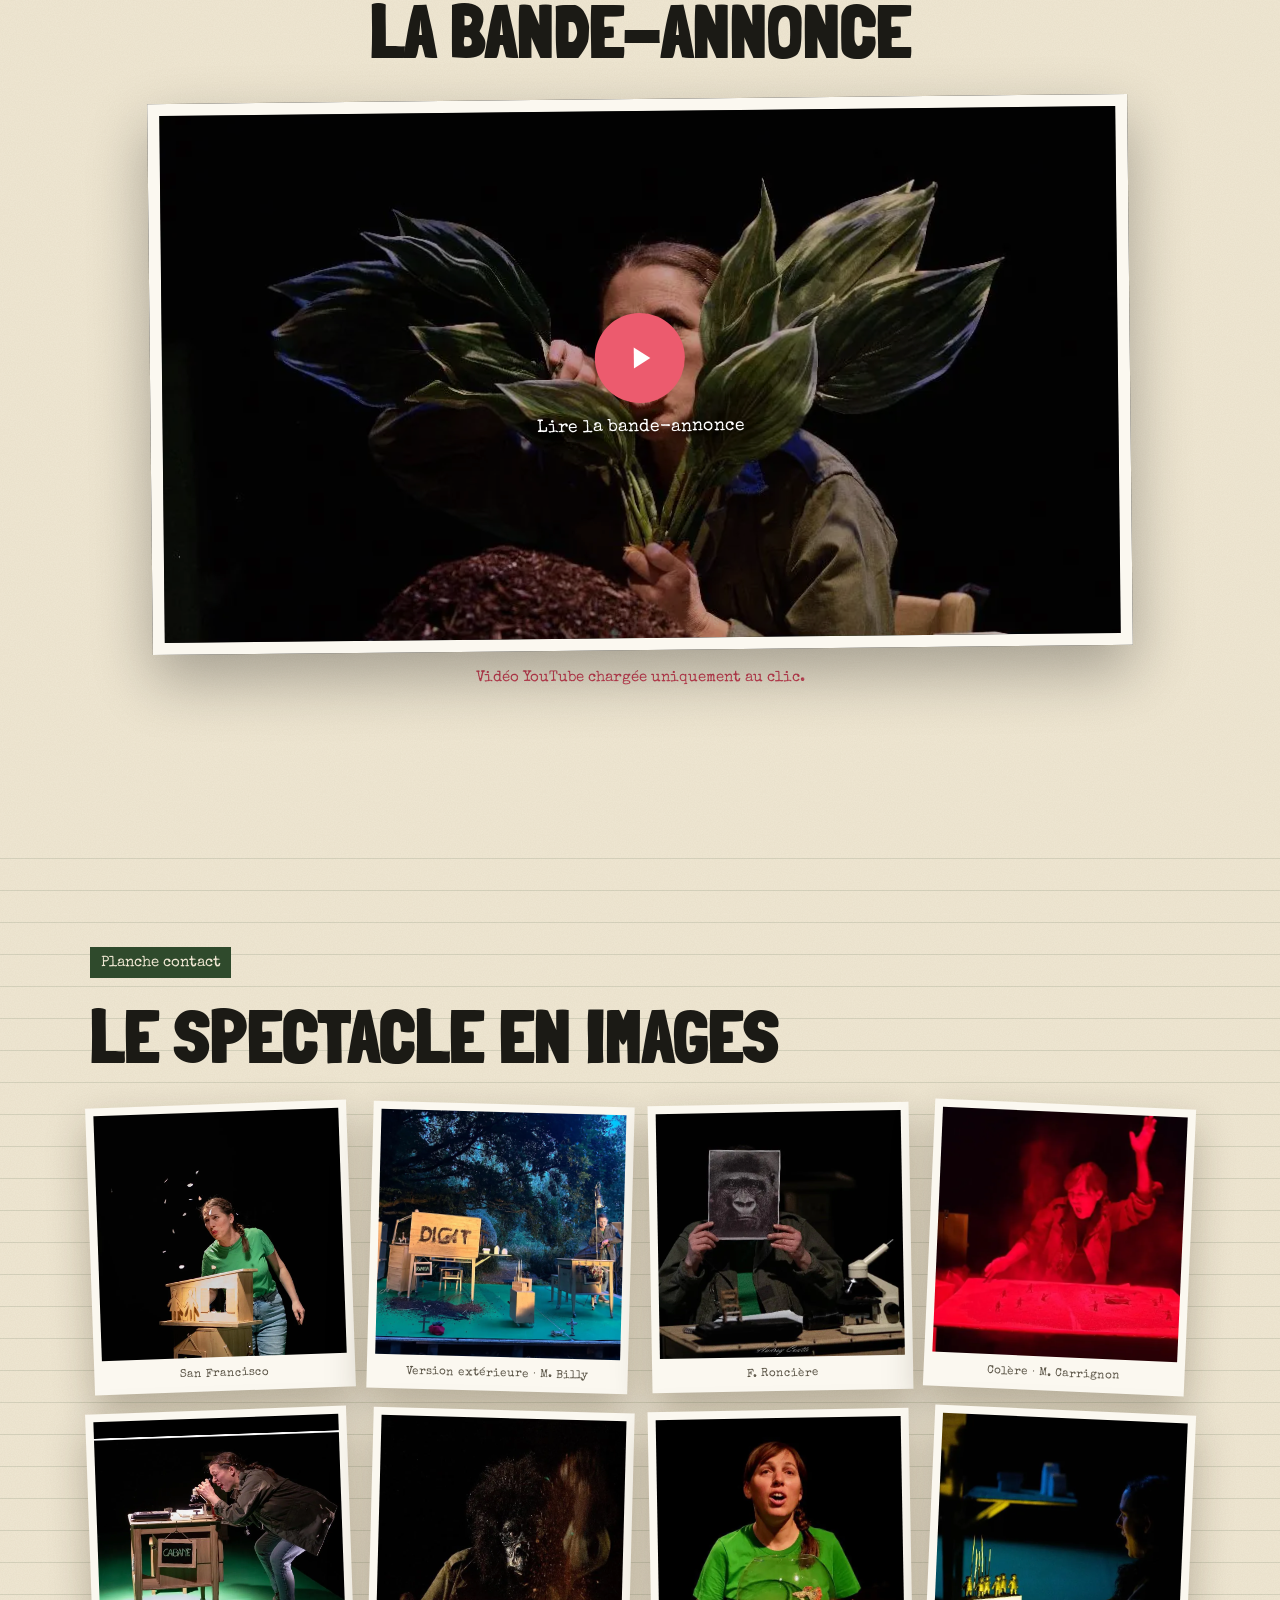
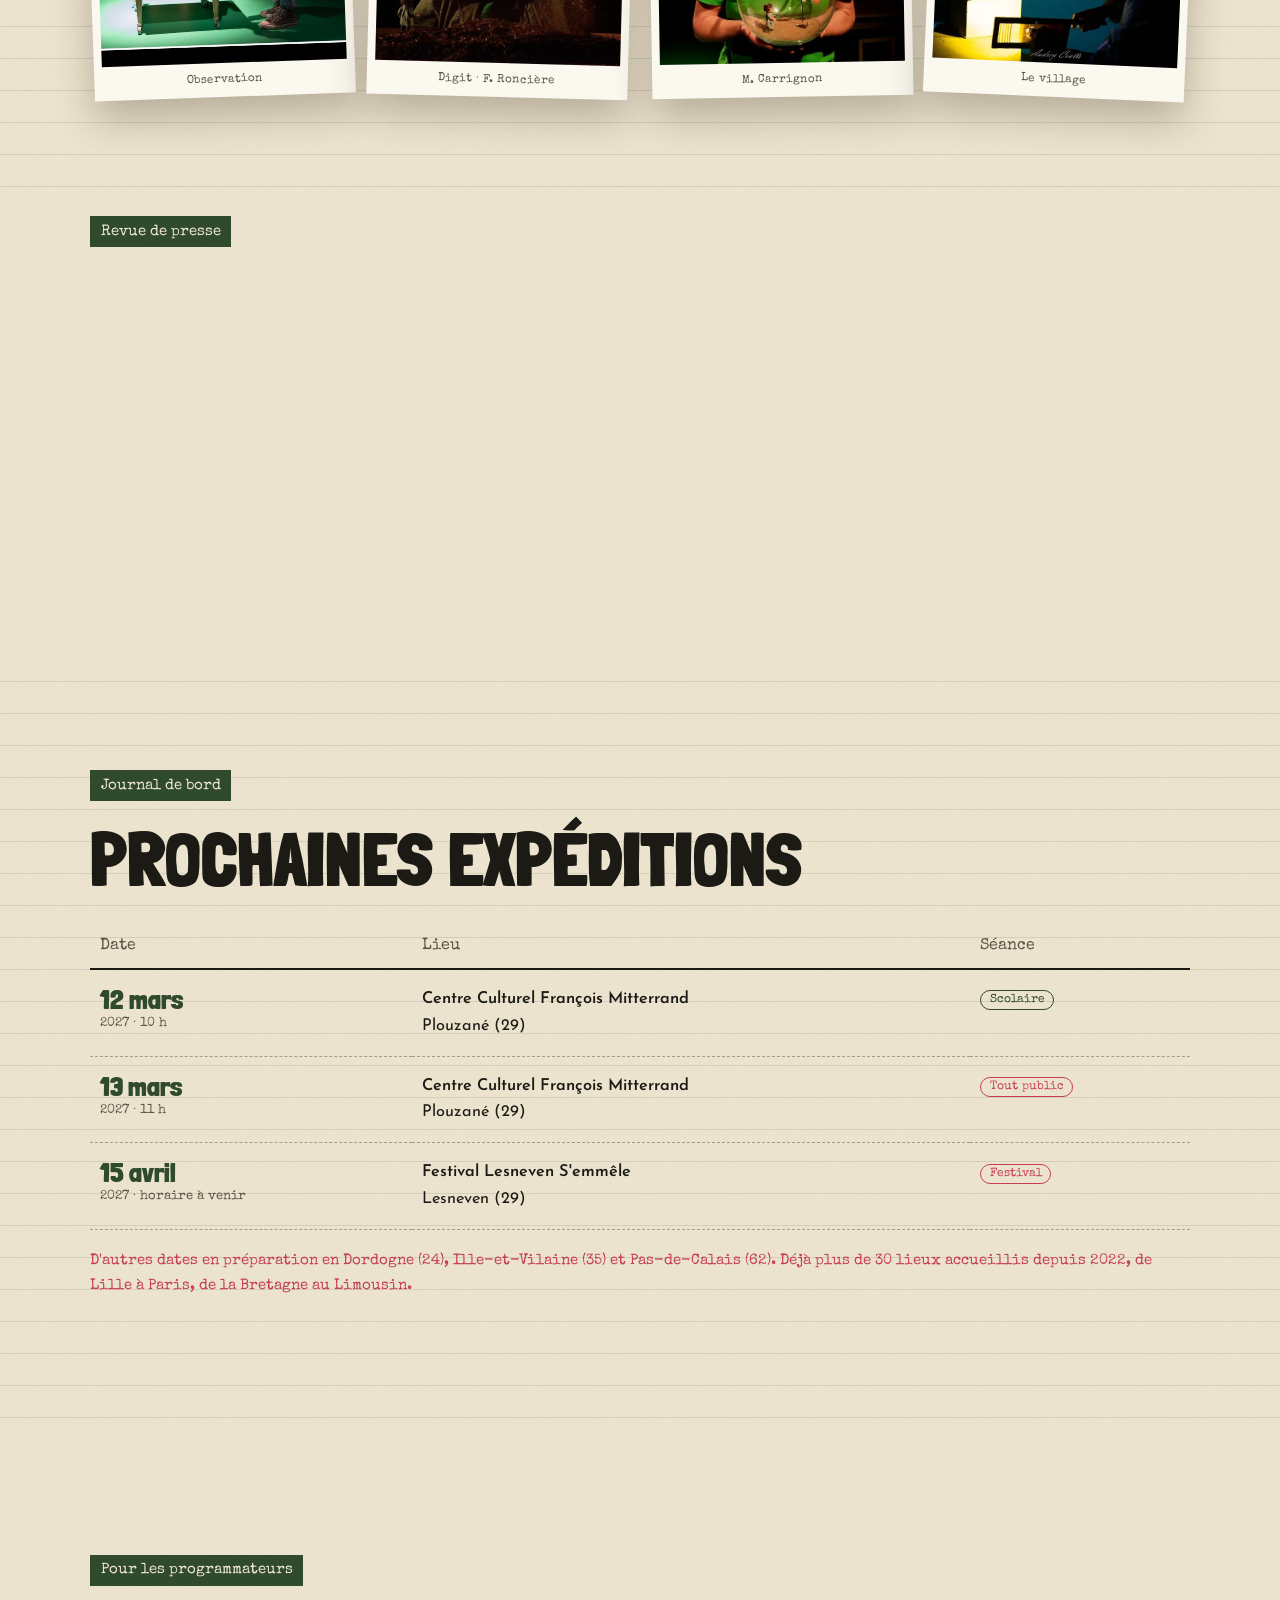
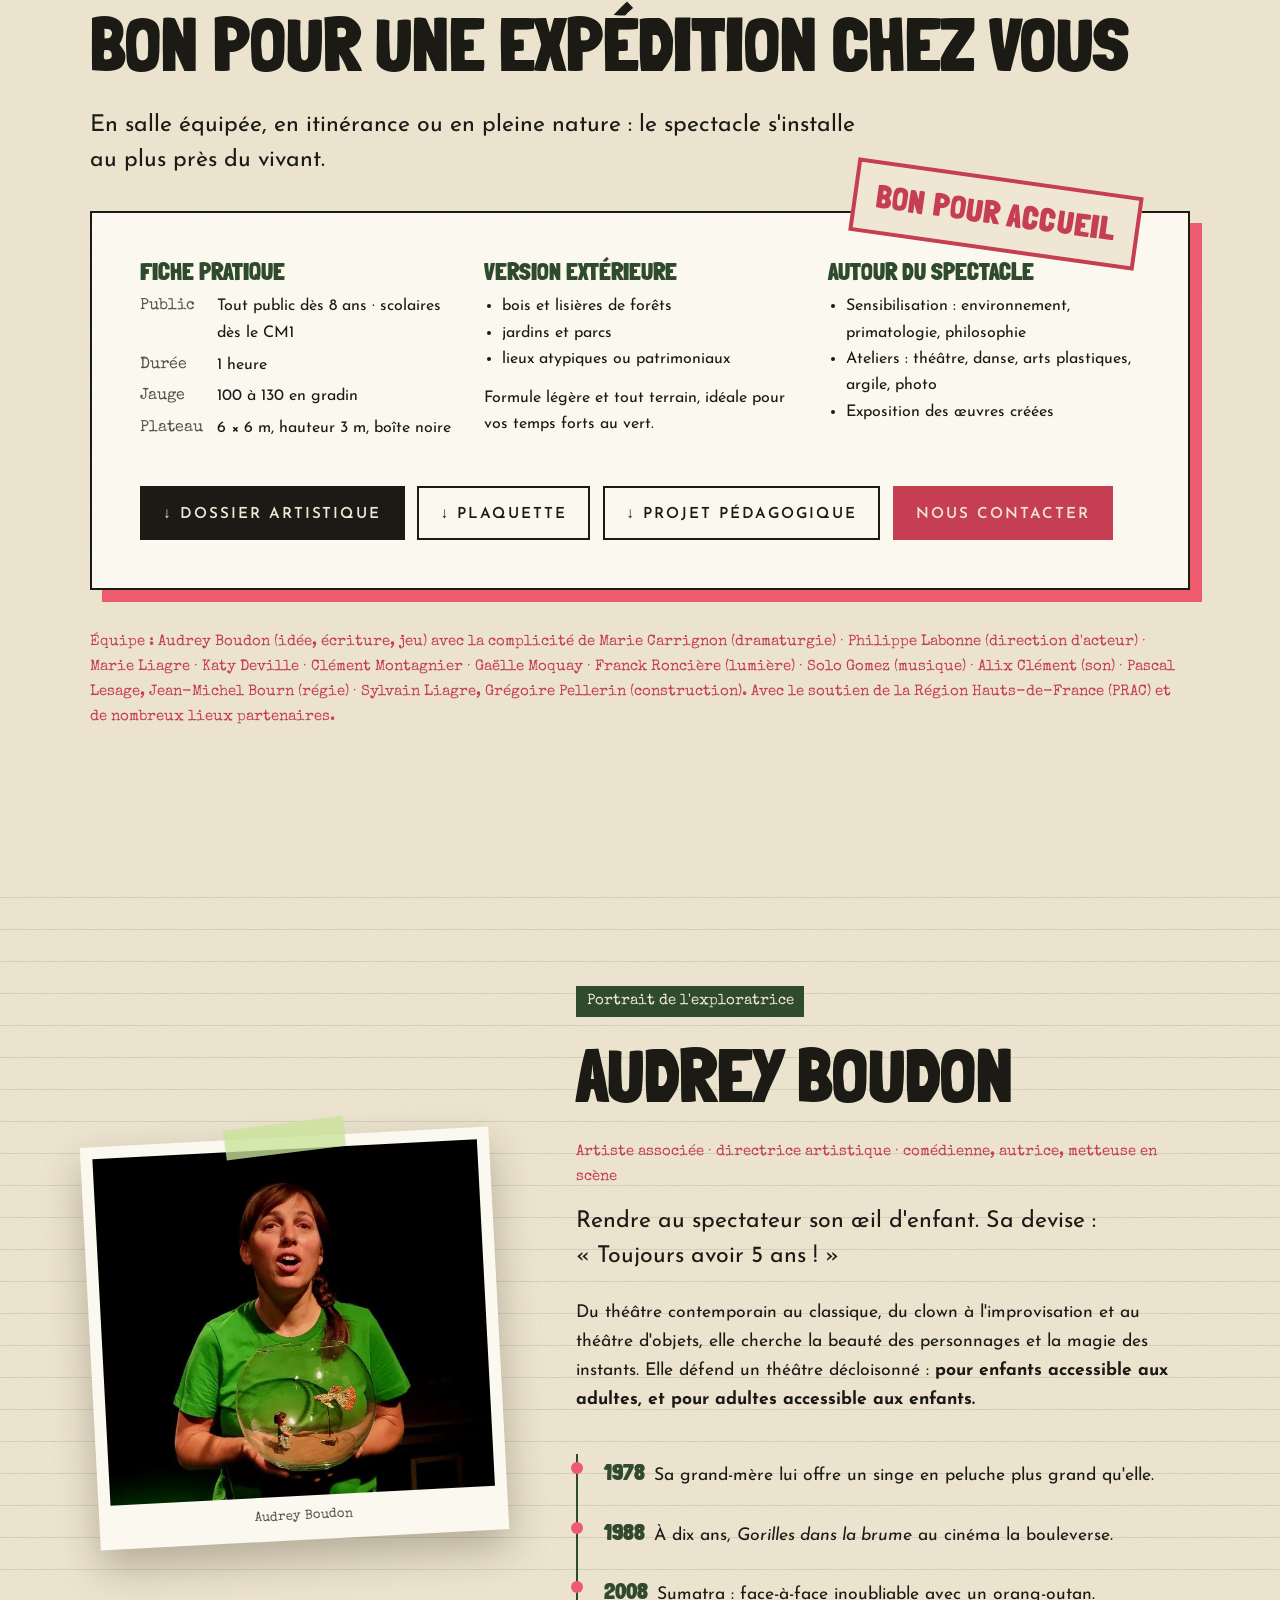
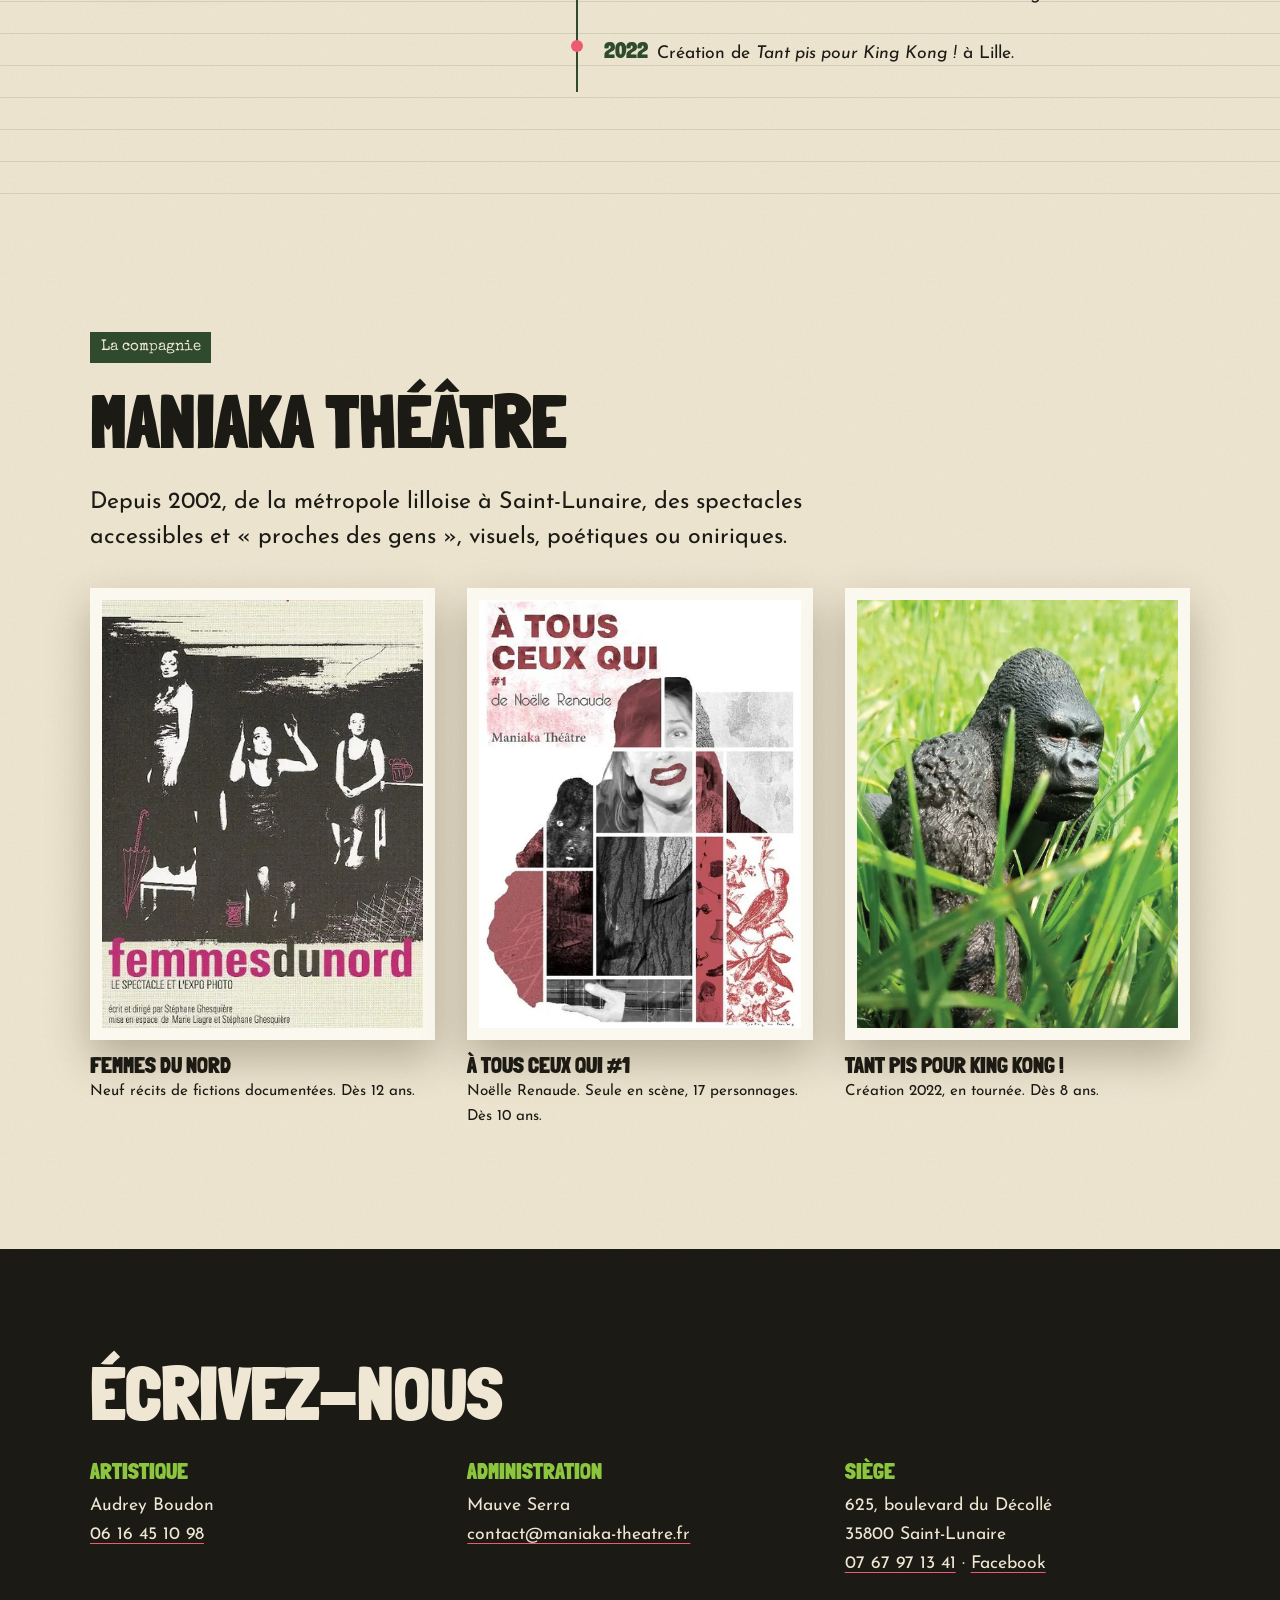
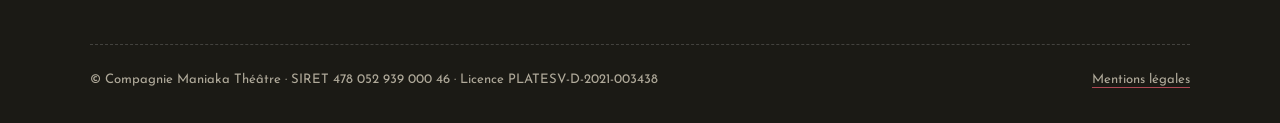
==== commit f1daedda: "Fond sonore : bandes son originales de Solo Gomez, bouton pour couper le son - MP3 compressés à part" ====
--- a/proposition-b/index.html
+++ b/proposition-b/index.html
@@ -515,5 +515,6 @@
   else els.forEach(function(e){e.classList.add("is-in")});
 })();
 </script>
+<script src="../js/fond-sonore.js"></script>
 </body>
 </html>
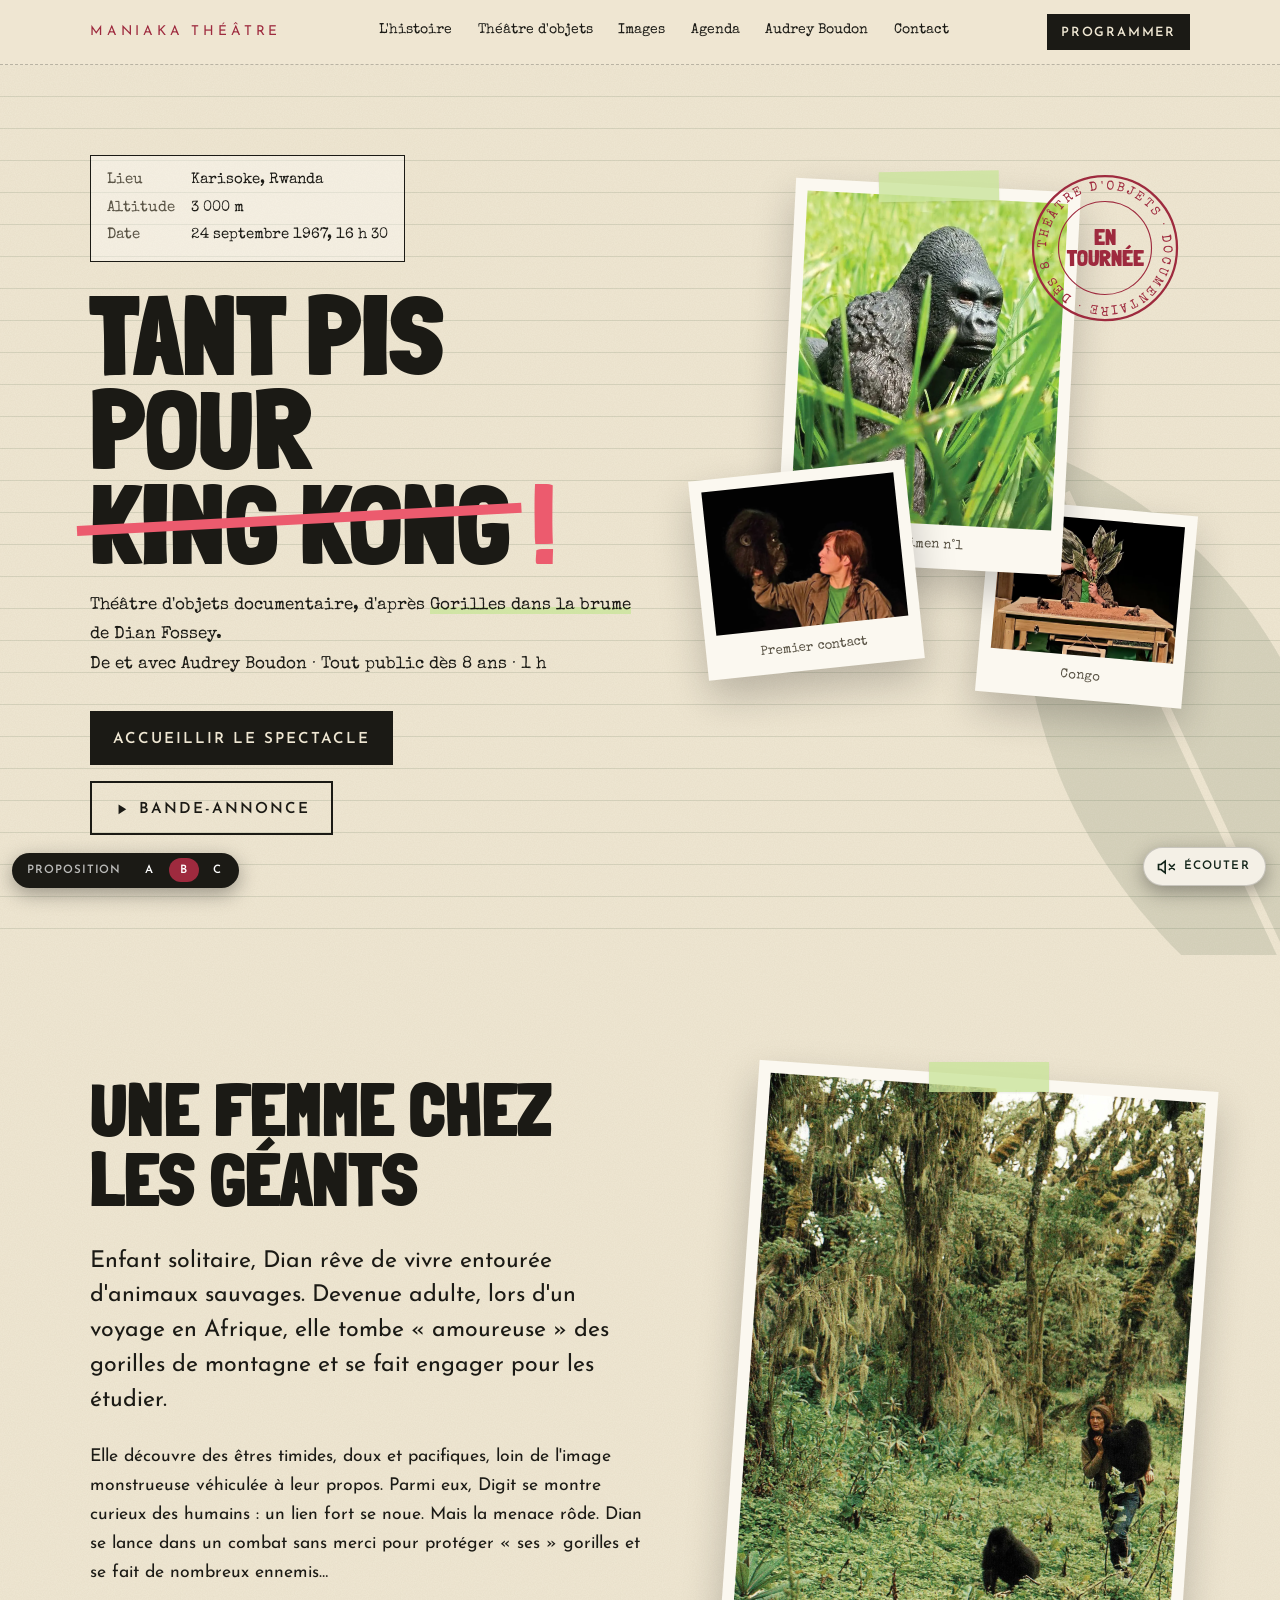
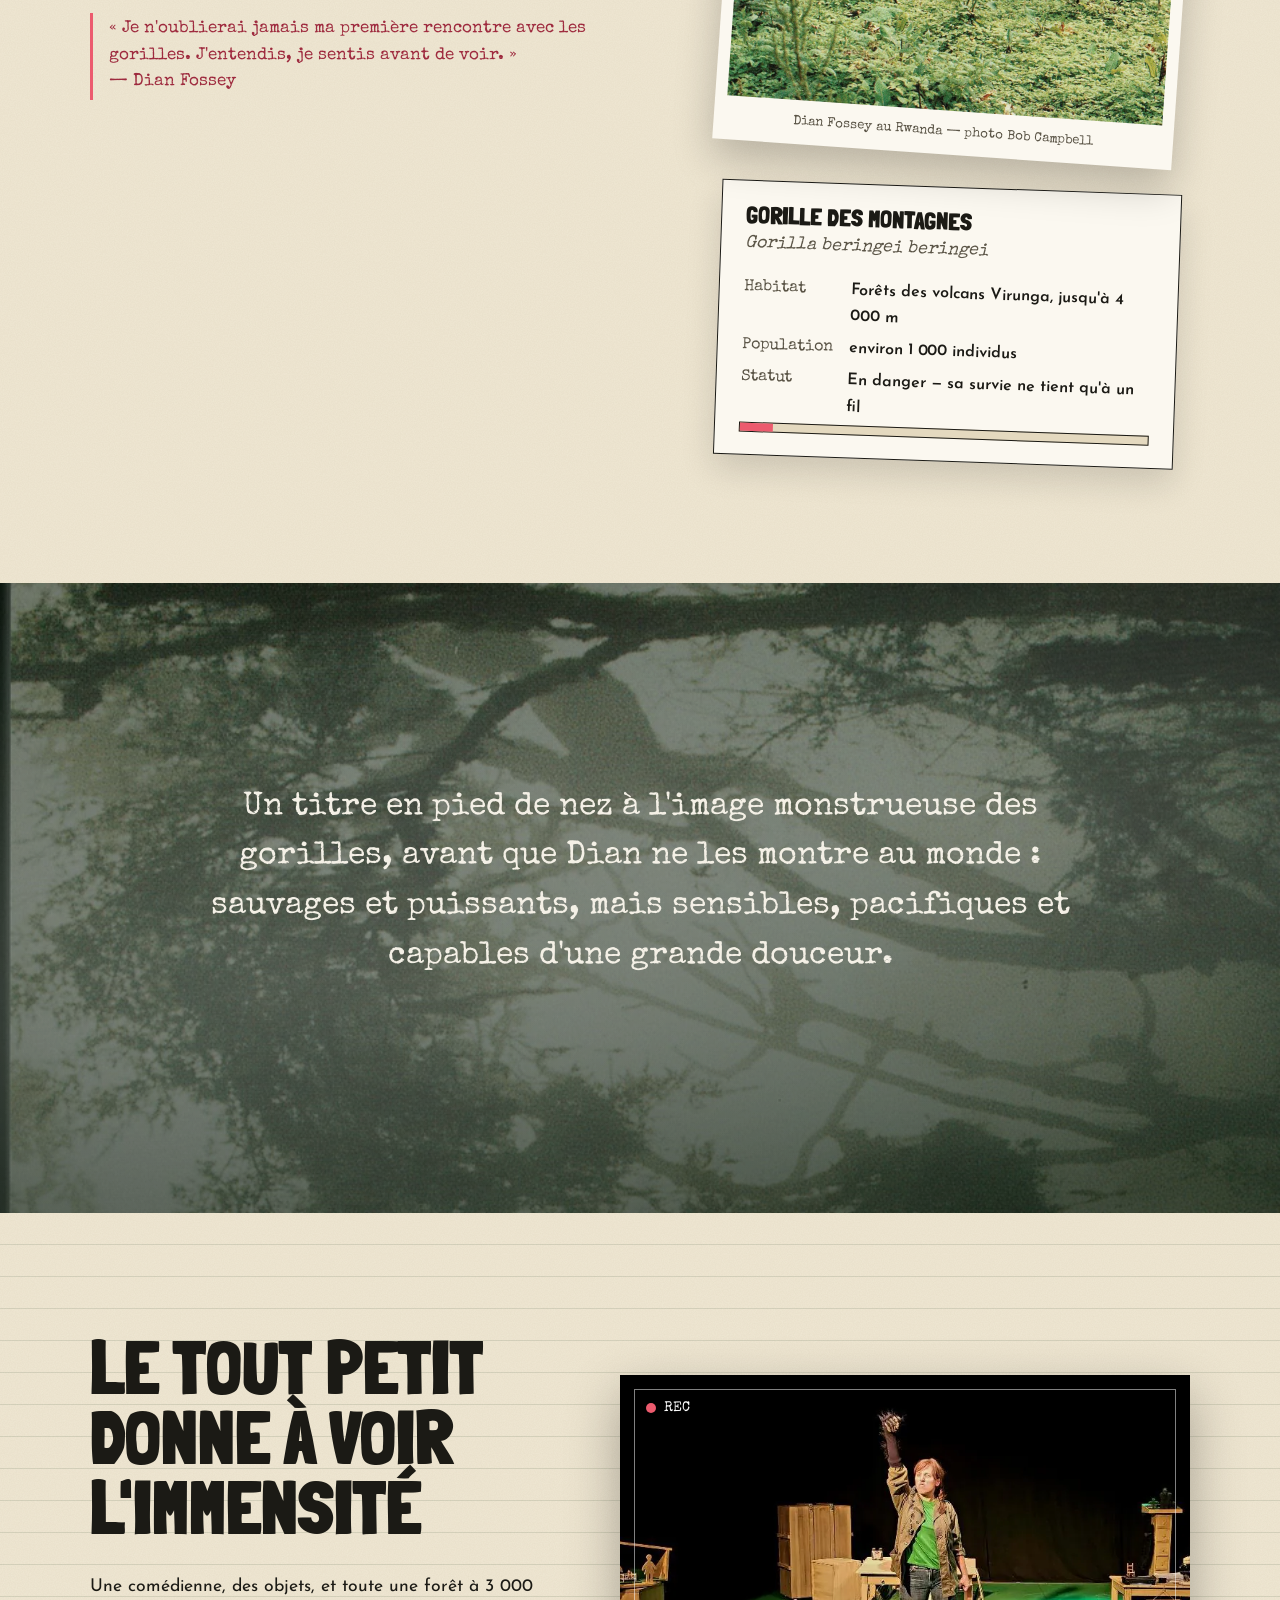
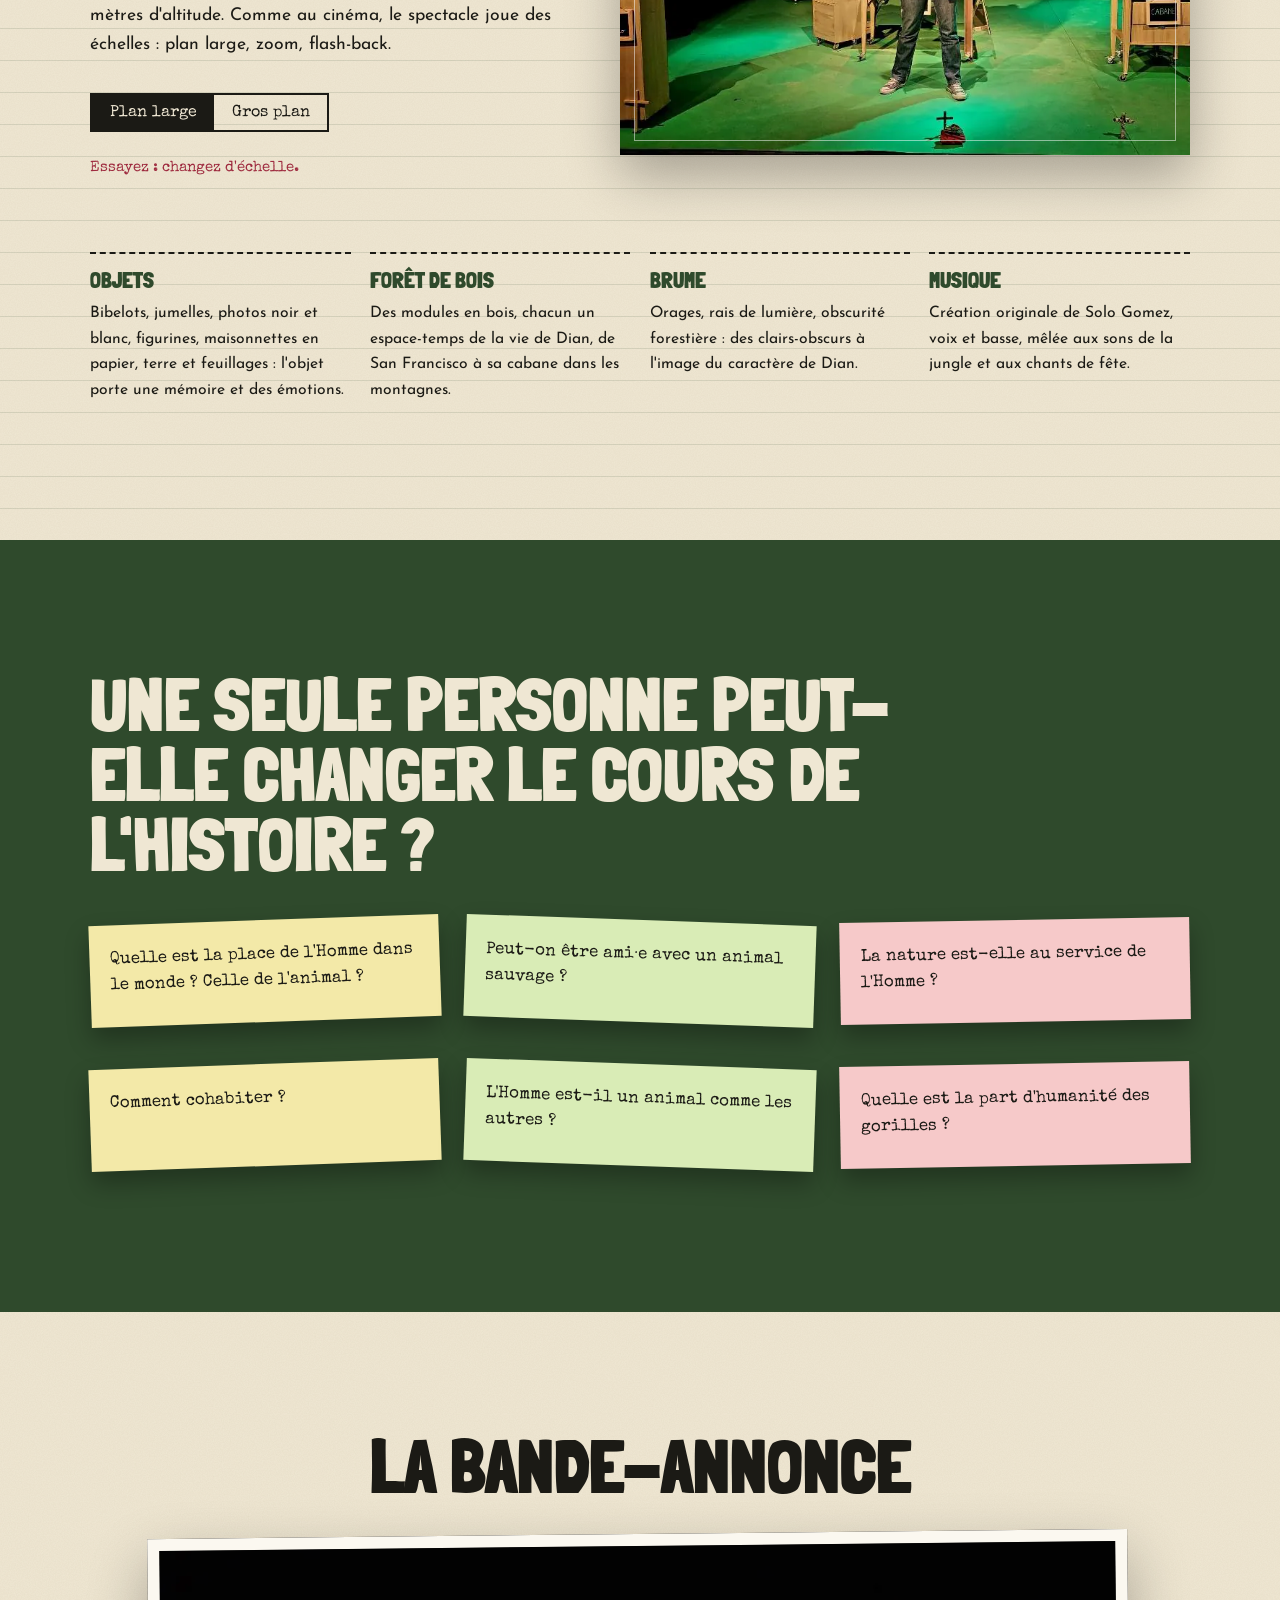
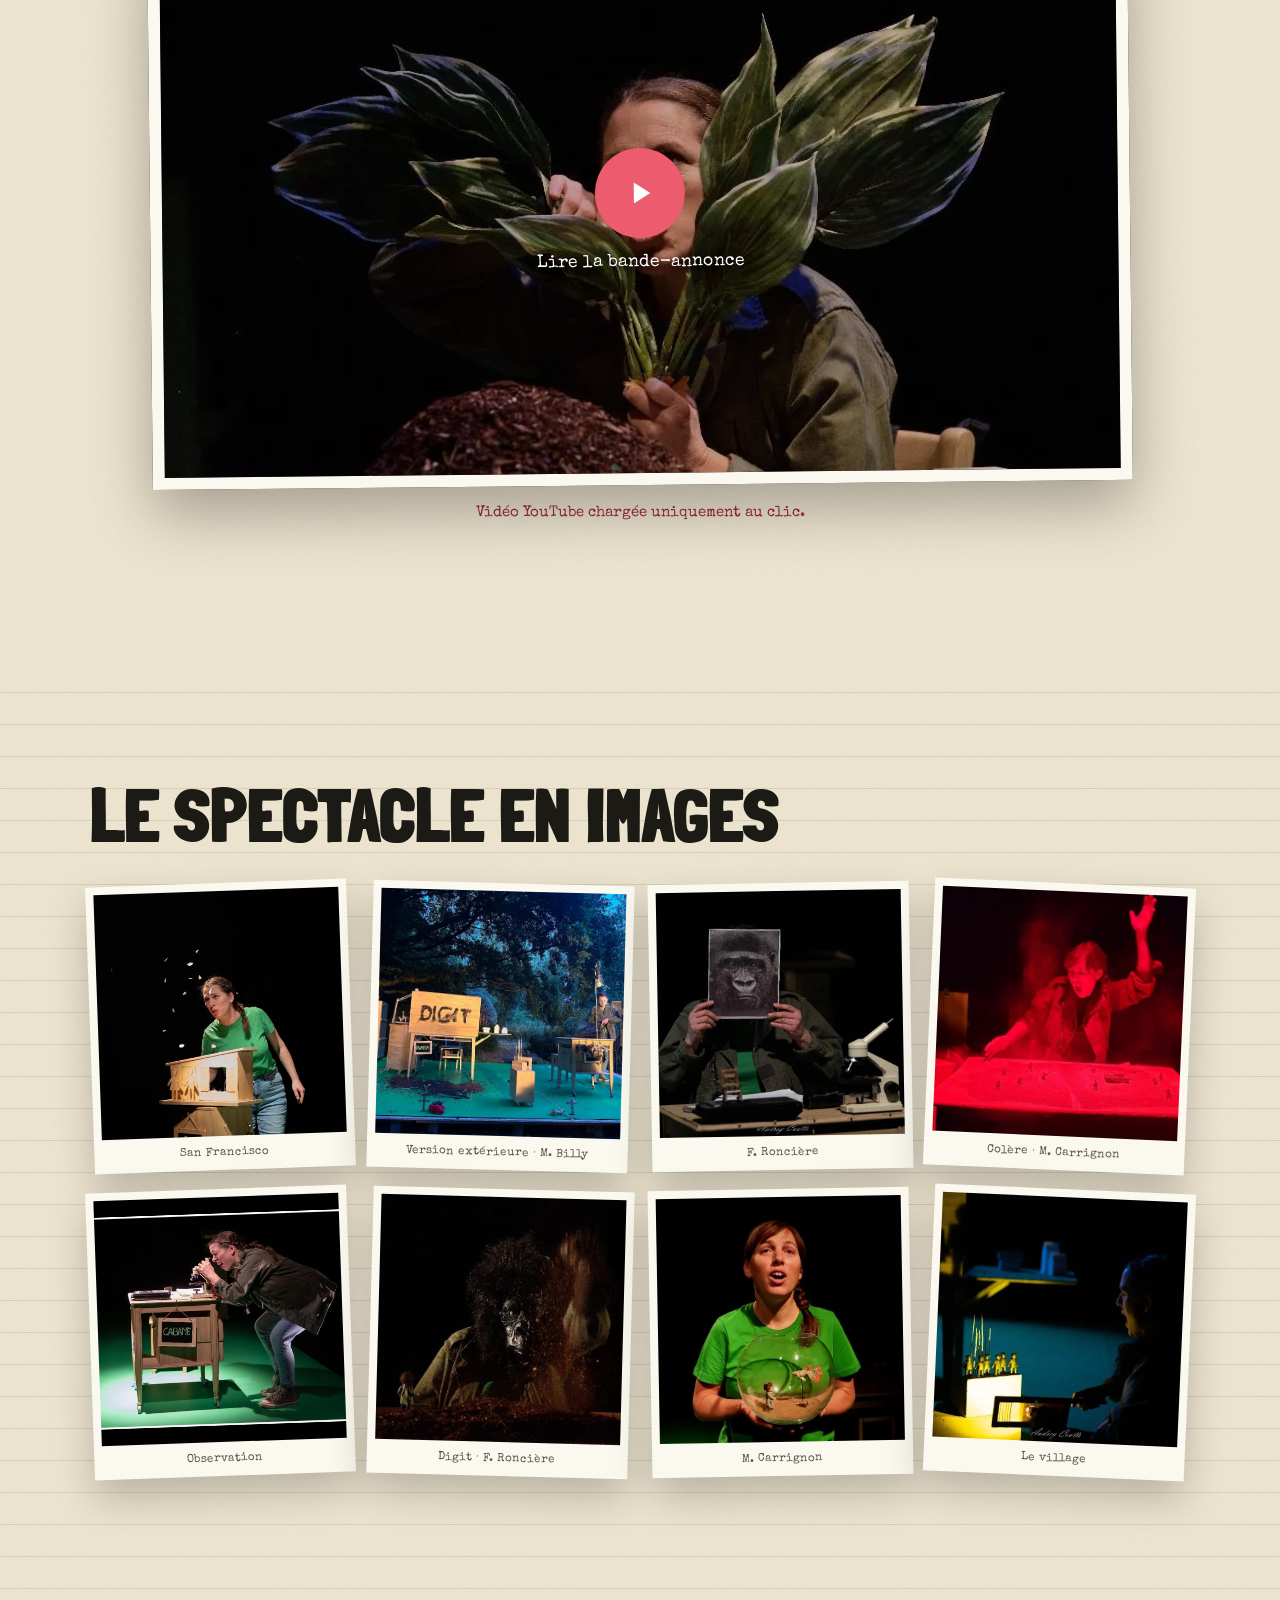
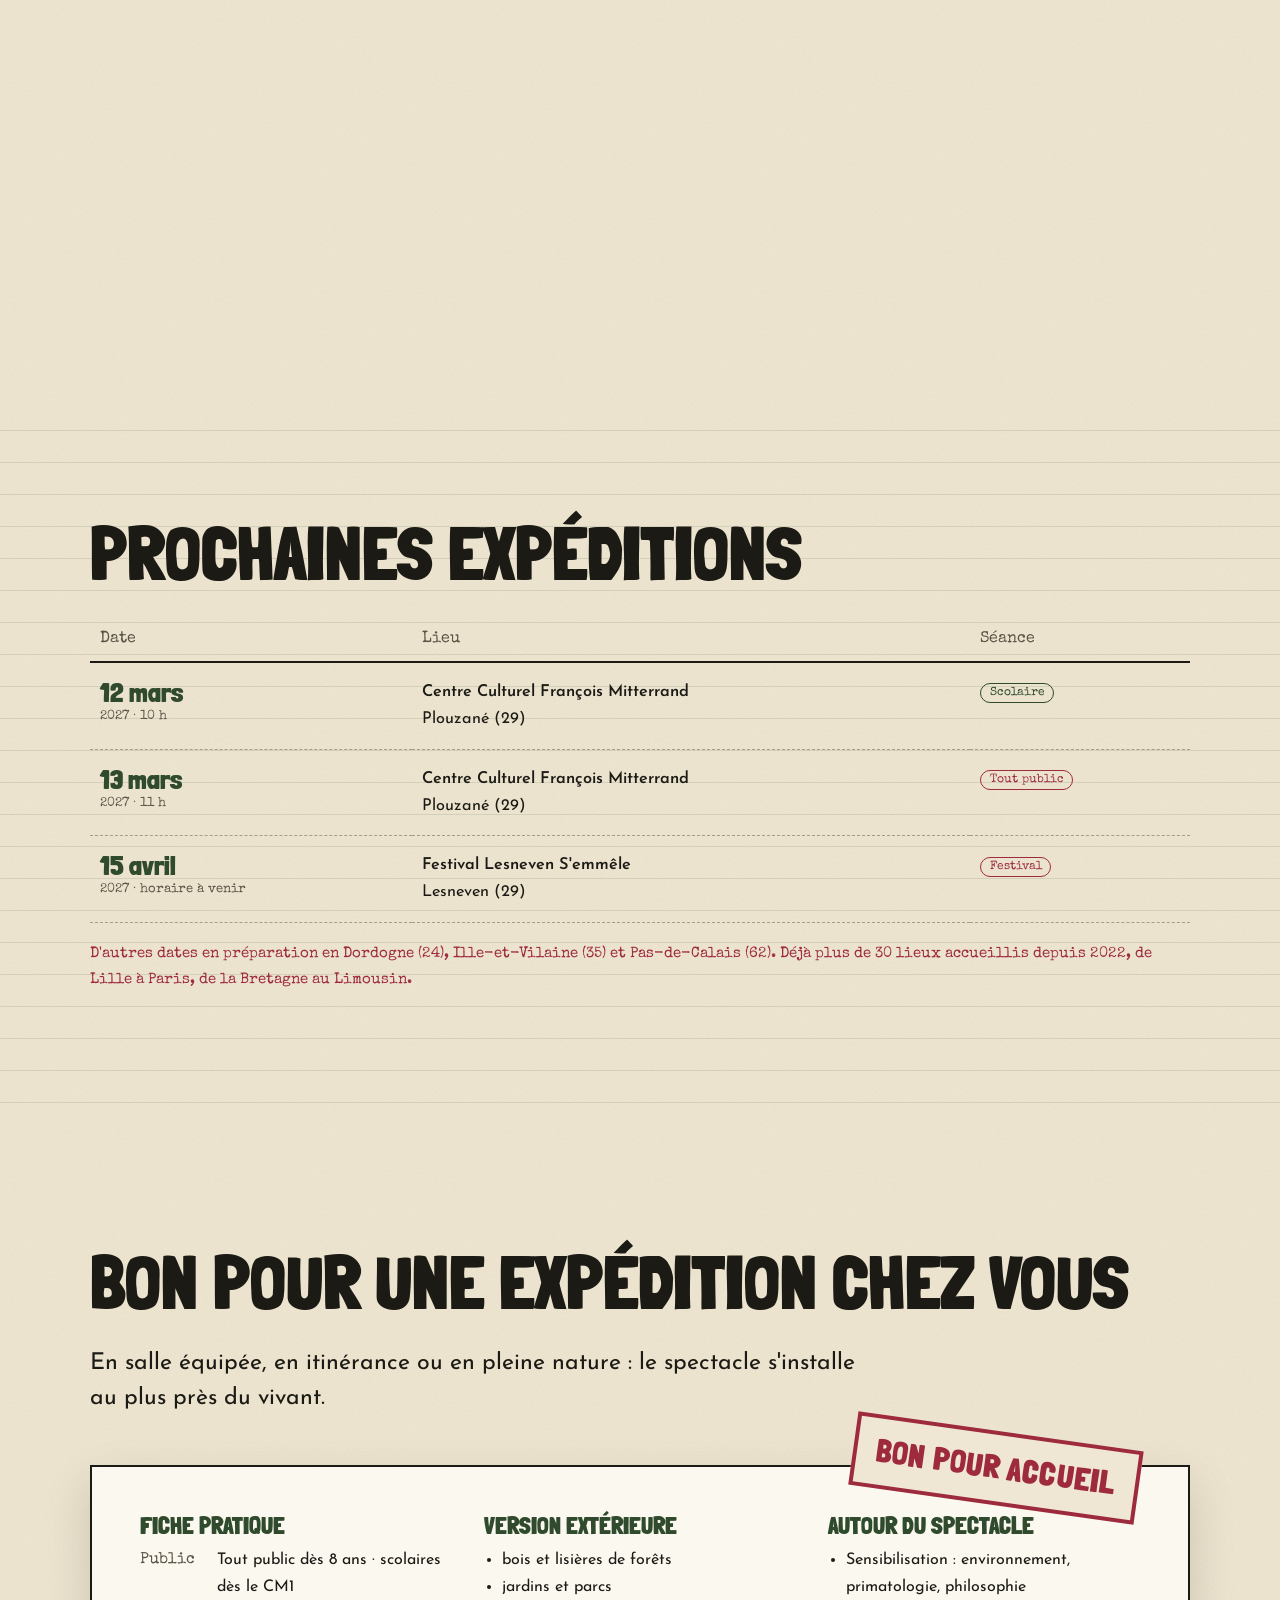
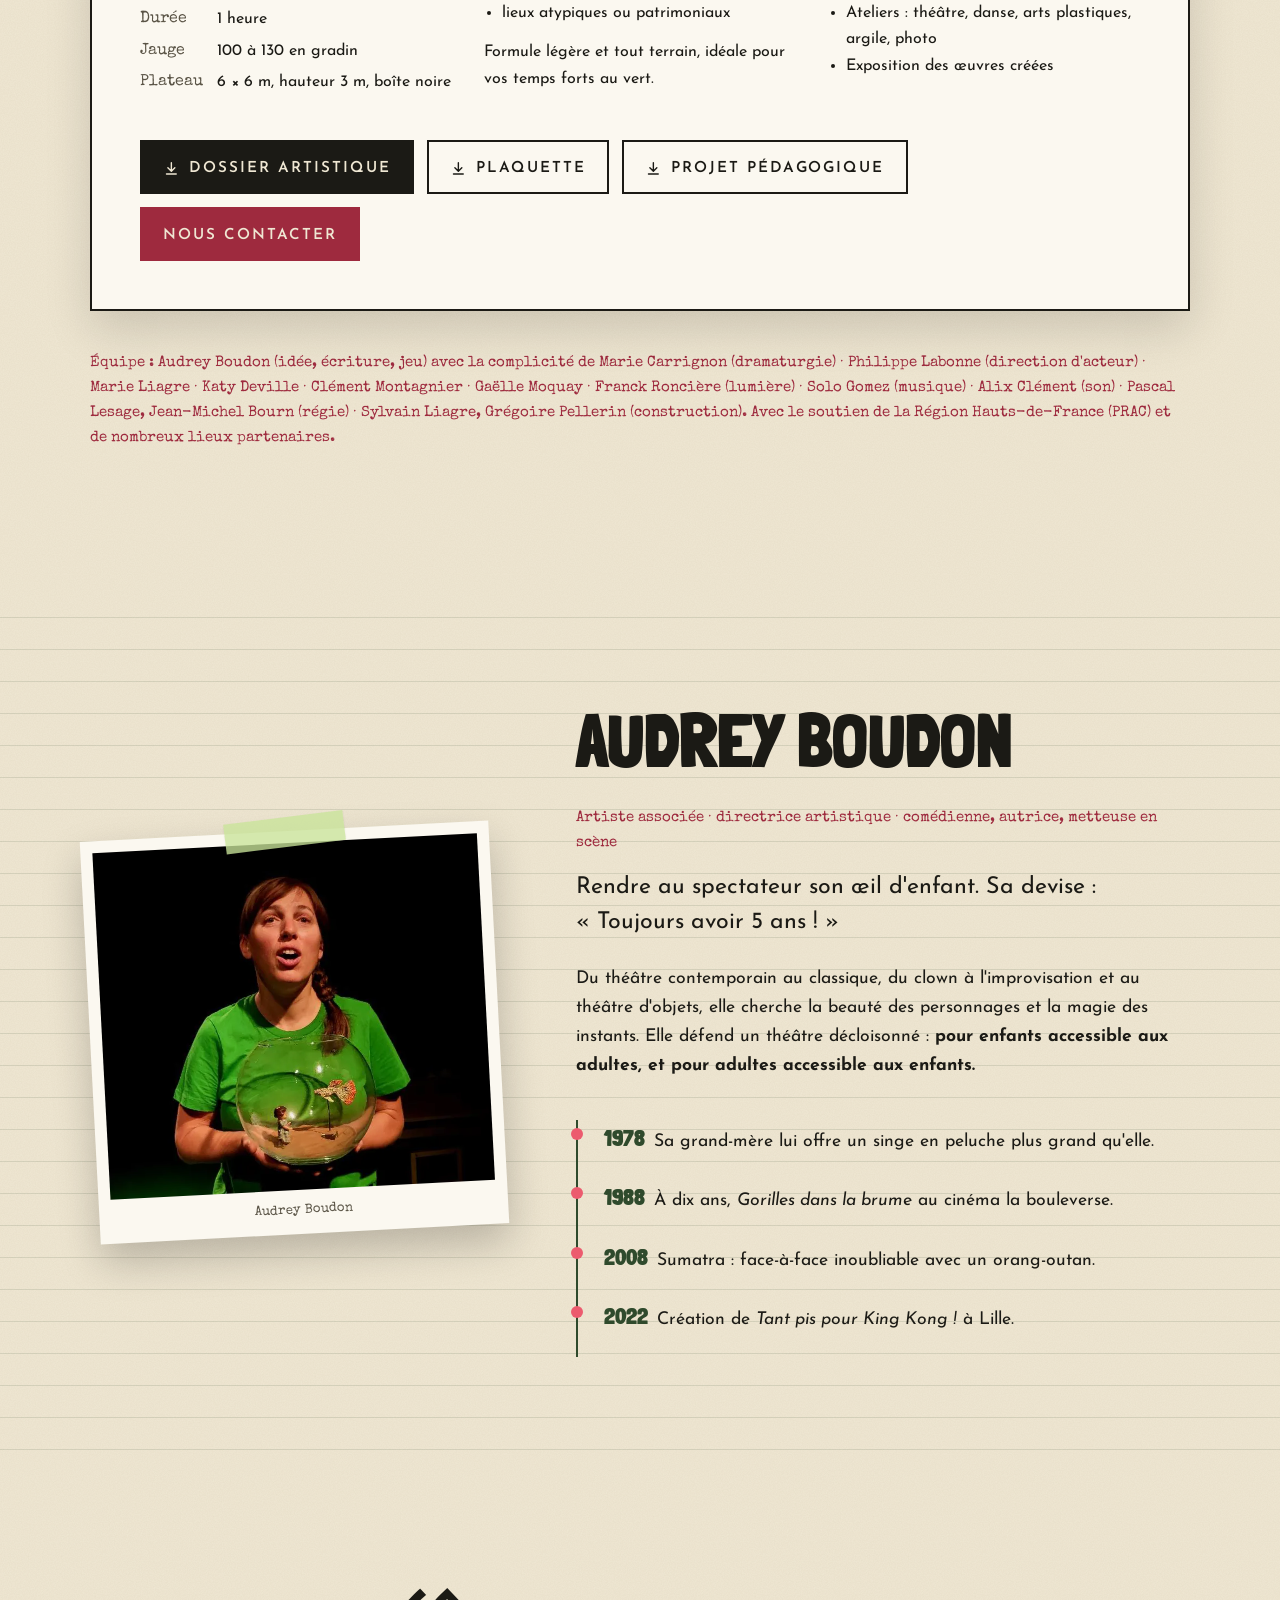
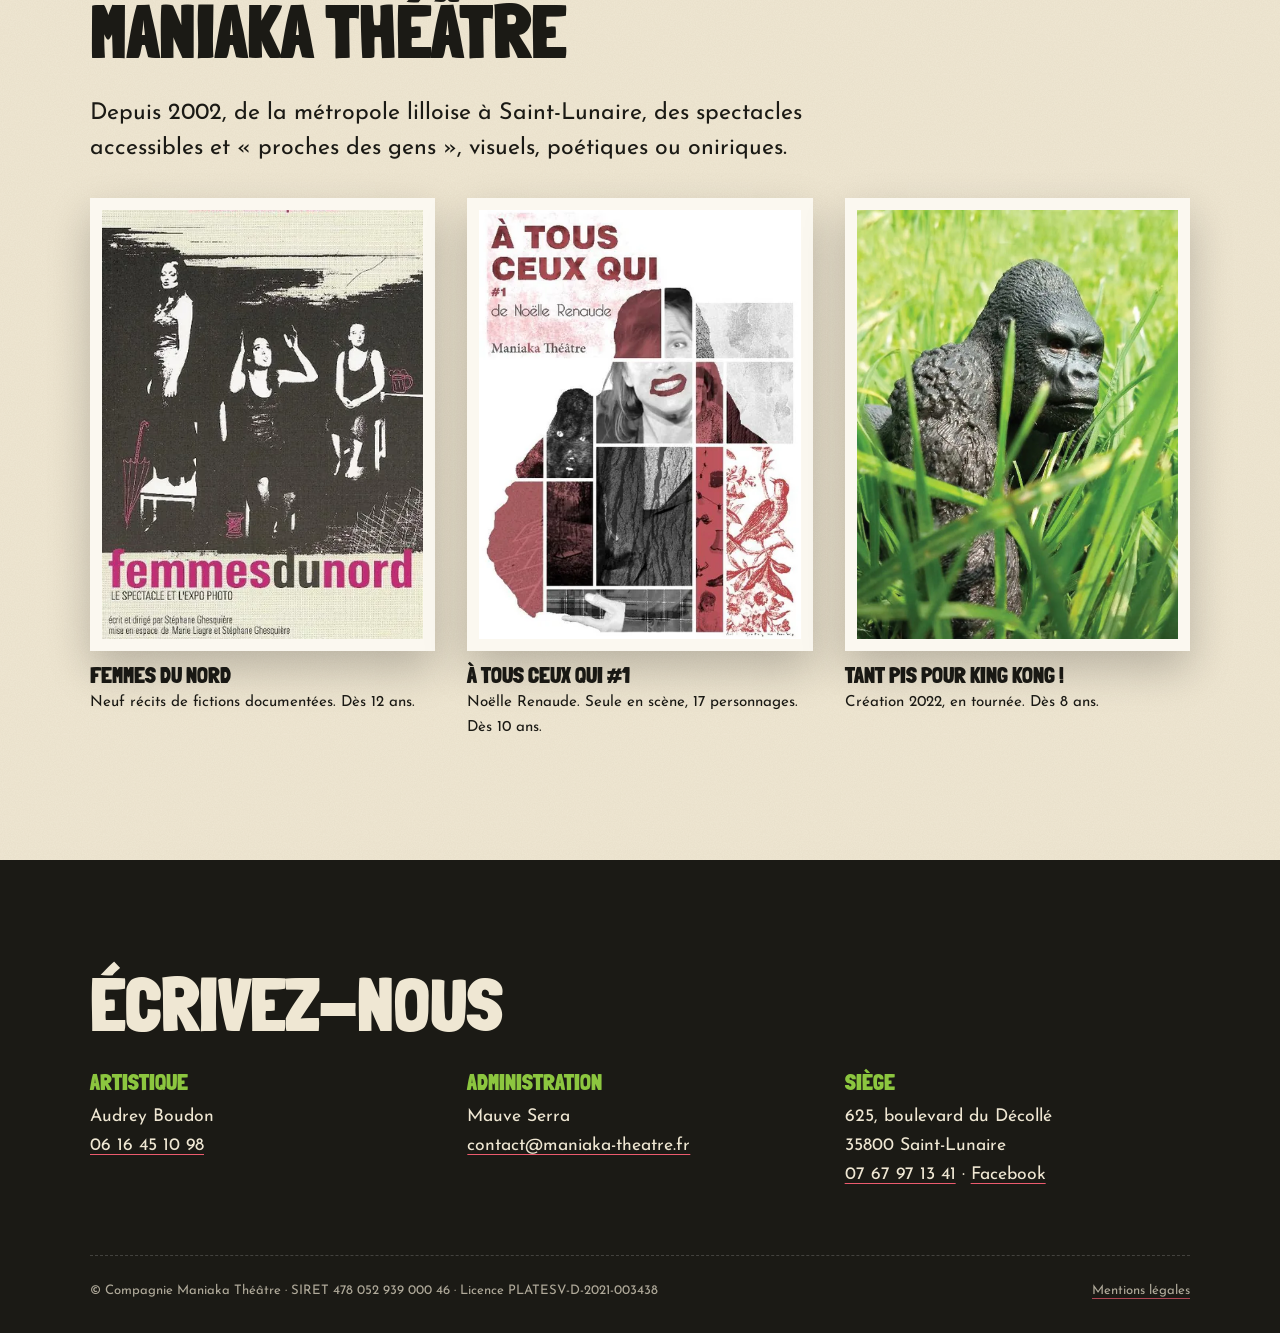
==== commit 69c594e7: "Passe de finition Impeccable sur les trois propositions - Contrastes : corail plus soutenu sous le t" ====
--- a/proposition-b/index.html
+++ b/proposition-b/index.html
@@ -18,7 +18,7 @@
 
 :root{
   --paper:#efe7d3; --paper-2:#e4d9bf; --ink:#1b1a15; --ink-soft:#5a5446;
-  --moss:#2f4a2c; --leaf:#8cc63f; --coral:#ec5b6e; --coral-dark:#c63e52; --tape:rgba(201,229,154,.78);
+  --moss:#2f4a2c; --leaf:#8cc63f; --coral:#ec5b6e; --coral-dark:#9e2a3e; --tape:rgba(201,229,154,.78);
   --title:"Londrina Solid","Arial Black",sans-serif; --body:"Josefin Sans","Trebuchet MS",sans-serif; --type:"Special Elite","Courier New",monospace;
   --g:clamp(16px,4vw,40px);
 }
@@ -44,7 +44,7 @@
 /* scotch */
 .tape{position:relative}
 .tape::before{content:"";position:absolute;top:-14px;left:50%;width:120px;height:30px;background:var(--tape);transform:translateX(-50%) rotate(-4deg);z-index:2;box-shadow:0 1px 2px rgba(0,0,0,.08)}
-.polaroid{background:#fbf8f0;padding:12px 12px 44px;box-shadow:0 18px 40px rgba(40,30,10,.28);position:relative}
+.polaroid{background:#fbf8f0;padding:12px 12px 44px;box-shadow:0 18px 40px rgba(0,0,0,.22);position:relative}
 .polaroid figcaption{position:absolute;left:0;right:0;bottom:12px;text-align:center;font-family:var(--type);font-size:.82rem;color:var(--ink-soft)}
 
 /* ===== en-tête ===== */
@@ -98,7 +98,7 @@
 .margin-note{font-family:var(--type);color:var(--coral-dark);border-left:3px solid var(--coral);padding:.2rem 0 .2rem 1rem;margin:1.6rem 0;font-size:1.05rem;line-height:1.6}
 
 /* fiche espèce */
-.species{background:#fbf8f0;border:1.5px solid var(--ink);padding:1.4rem 1.5rem;box-shadow:8px 8px 0 var(--moss);margin-top:2rem}
+.species{background:#fbf8f0;border:1.5px solid var(--ink);padding:1.4rem 1.5rem;box-shadow:0 14px 34px rgba(0,0,0,.14);margin-top:2rem}
 .species h3{font-size:1.5rem;margin-bottom:.1em}
 .species .latin{font-family:var(--type);font-style:italic;color:var(--ink-soft);margin-bottom:1rem;display:block}
 .species dl{display:grid;grid-template-columns:auto 1fr;gap:.35rem 1rem;margin:0;font-size:1rem}
@@ -124,8 +124,7 @@
 .scale-view img.off{opacity:0;transform:scale(1.15)}
 .scale-view .frame{position:absolute;inset:14px;border:1px solid rgba(255,255,255,.5);pointer-events:none}
 .scale-view .rec{position:absolute;top:22px;left:26px;font-family:var(--type);color:#fff;font-size:.85rem;display:flex;align-items:center;gap:.5rem}
-.scale-view .rec::before{content:"";width:10px;height:10px;border-radius:50%;background:var(--coral);animation:blink 1.2s infinite}
-@keyframes blink{50%{opacity:.2}}
+.scale-view .rec::before{content:"";width:10px;height:10px;border-radius:50%;background:var(--coral)}
 .switch{display:inline-flex;border:2px solid var(--ink);margin:1rem 0 1.5rem}
 .switch button{font-family:var(--type);font-size:1rem;background:transparent;border:0;padding:.6rem 1.1rem;cursor:pointer;color:var(--ink)}
 .switch button[aria-pressed="true"]{background:var(--ink);color:var(--paper)}
@@ -166,7 +165,7 @@
 
 /* presse : coupures */
 .clips{display:grid;grid-template-columns:1fr 1fr;gap:2rem;margin-top:2rem}
-.clip{background:#fbf8f0;padding:1.8rem;box-shadow:0 12px 30px rgba(0,0,0,.12);clip-path:polygon(0 2%,4% 0,12% 2%,22% 0,35% 1.5%,50% 0,63% 2%,78% 0,90% 1.5%,100% 0,99% 50%,100% 100%,88% 98%,74% 100%,60% 98%,45% 100%,30% 98%,15% 100%,0 98%,1% 50%)}
+.clip{background:#fbf8f0;padding:1.8rem;box-shadow:0 12px 30px rgba(0,0,0,.12)}
 .clip .src{font-family:var(--type);text-transform:uppercase;letter-spacing:.1em;font-size:.82rem;color:var(--ink-soft)}
 .clip blockquote{margin:.8rem 0 1rem;font-family:var(--title);font-size:clamp(1.5rem,2.8vw,2rem);line-height:1.1}
 .clip a{font-family:var(--type);color:var(--coral-dark)}
@@ -184,7 +183,7 @@
 @media(max-width:640px){.log thead{display:none}.log tr{display:grid;grid-template-columns:1fr auto;gap:.2rem 1rem;padding:1rem 0;border-bottom:1px dashed rgba(27,26,21,.35)}.log td{border:0;padding:0}.log td:first-child{grid-column:1/-1}}
 
 /* bon de mission */
-.mission{background:#fbf8f0;border:2px solid var(--ink);padding:clamp(1.5rem,4vw,3rem);position:relative;margin-top:2rem;box-shadow:12px 12px 0 var(--coral)}
+.mission{background:#fbf8f0;border:2px solid var(--ink);padding:clamp(1.5rem,4vw,3rem);position:relative;margin-top:3rem;box-shadow:0 18px 44px rgba(0,0,0,.14)}
 .mission .ok{position:absolute;right:clamp(1rem,4vw,3rem);top:-36px;font-family:var(--title);font-weight:900;font-size:clamp(1.4rem,3vw,2rem);color:var(--coral-dark);border:4px solid var(--coral-dark);padding:.2em .6em;transform:rotate(8deg);background:var(--paper);letter-spacing:.04em}
 .mission-grid{display:grid;grid-template-columns:repeat(3,1fr);gap:2rem}
 .mission h3{color:var(--moss);font-size:1.5rem}
@@ -231,7 +230,10 @@
 .compare{position:fixed;left:12px;bottom:12px;z-index:90;background:var(--ink);color:#fff;font:600 .72rem/1 var(--body);letter-spacing:.08em;text-transform:uppercase;display:flex;align-items:center;gap:.2rem;padding:.35rem;border-radius:99px;box-shadow:0 6px 20px rgba(0,0,0,.35)}
 .compare span{padding:.45rem .6rem .35rem;opacity:.7}
 .compare a{color:#fff;text-decoration:none;padding:.45rem .7rem .35rem;border-radius:99px}
-.compare a[aria-current]{background:var(--coral)}
+.compare a[aria-current]{background:var(--coral-dark)}
+::selection{background:var(--tape);color:var(--ink)}
+html{scrollbar-color:var(--moss) var(--paper-2);caret-color:var(--coral-dark)}
+.ico{width:1.1em;height:1.1em;flex:none;vertical-align:-.15em}
 </style>
 </head>
 <body>
@@ -266,7 +268,7 @@
       <p class="sub">Théâtre d'objets documentaire, d'après <em>Gorilles dans la brume</em> de Dian Fossey.<br>De et avec Audrey Boudon · Tout public dès 8 ans · 1 h</p>
       <div class="btns">
         <a class="btn btn--ink" href="#programmer">Accueillir le spectacle</a>
-        <a class="btn" href="#bande-annonce">▶ Bande-annonce</a>
+        <a class="btn" href="#bande-annonce"><svg class="ico" viewBox="0 0 24 24" fill="currentColor" aria-hidden="true"><path d="M8 5v14l11-7z"/></svg> Bande-annonce</a>
       </div>
     </div>
     <div class="collage">
@@ -288,7 +290,6 @@
 <section class="chap" id="histoire">
   <div class="wrap cols">
     <div class="rv">
-      <div class="chap-head"><span class="chap-num">Observation n°1</span><span class="chap-date">L'histoire</span></div>
       <h2>Une femme chez les géants</h2>
       <p class="lead">Enfant solitaire, Dian rêve de vivre entourée d'animaux sauvages. Devenue adulte, lors d'un voyage en Afrique, elle tombe «&nbsp;amoureuse&nbsp;» des gorilles de montagne et se fait engager pour les étudier.</p>
       <p>Elle découvre des êtres timides, doux et pacifiques, loin de l'image monstrueuse véhiculée à leur propos. Parmi eux, Digit se montre curieux des humains&nbsp;: un lien fort se noue. Mais la menace rôde. Dian se lance dans un combat sans merci pour protéger «&nbsp;ses&nbsp;» gorilles et se fait de nombreux ennemis…</p>
@@ -323,14 +324,13 @@
   <div class="wrap">
     <div class="scale">
       <div class="rv">
-        <div class="chap-head"><span class="chap-num">Observation n°2</span><span class="chap-date">Le langage du spectacle</span></div>
         <h2>Le tout petit donne à voir l'immensité</h2>
         <p>Une comédienne, des objets, et toute une forêt à 3&nbsp;000 mètres d'altitude. Comme au cinéma, le spectacle joue des échelles&nbsp;: plan large, zoom, flash-back.</p>
         <div class="switch" role="group" aria-label="Changer d'échelle">
           <button type="button" aria-pressed="true" data-view="0">Plan large</button>
           <button type="button" aria-pressed="false" data-view="1">Gros plan</button>
         </div>
-        <p class="note">← Essayez&nbsp;: changez d'échelle.</p>
+        <p class="note">Essayez&nbsp;: changez d'échelle.</p>
       </div>
       <div class="scale-view rv">
         <img src="../images/scene-plateau-vert.webp" loading="lazy" alt="Vue d'ensemble du plateau et de ses modules en bois">
@@ -350,7 +350,6 @@
 <!-- ============ QUESTIONS ============ -->
 <section class="questions">
   <div class="wrap">
-    <div class="chap-head"><span class="chap-num" style="background:var(--coral)">Questions ouvertes</span></div>
     <h2 class="rv">Une seule personne peut-elle changer le cours de l'histoire&nbsp;?</h2>
     <div class="stickies">
       <p class="sticky rv">Quelle est la place de l'Homme dans le monde&nbsp;? Celle de l'animal&nbsp;?</p>
@@ -366,7 +365,6 @@
 <!-- ============ BANDE-ANNONCE ============ -->
 <section class="chap" id="bande-annonce">
   <div class="wrap" style="text-align:center">
-    <div class="chap-head" style="justify-content:center"><span class="chap-num">Archive filmée</span></div>
     <h2>La bande-annonce</h2>
     <div class="video" data-youtube="EKWruIdJ2wE">
       <button type="button" aria-label="Lire la bande-annonce"><span class="play"><svg width="36" height="36" viewBox="0 0 24 24" fill="#fff"><path d="M8 5v14l11-7z"/></svg></span>Lire la bande-annonce</button>
@@ -379,7 +377,6 @@
 <!-- ============ IMAGES ============ -->
 <section class="chap ruled" id="images">
   <div class="wrap">
-    <div class="chap-head"><span class="chap-num">Planche contact</span></div>
     <h2>Le spectacle en images</h2>
     <div class="contact-sheet">
       <figure class="polaroid rv"><img src="../images/scene-bureau.webp" loading="lazy" alt="Audrey Boudon au bureau"><figcaption>San Francisco</figcaption></figure>
@@ -397,9 +394,8 @@
 <!-- ============ PRESSE ============ -->
 <section class="chap" style="padding-top:0">
   <div class="wrap">
-    <div class="chap-head"><span class="chap-num">Revue de presse</span></div>
     <div class="clips">
-      <article class="clip rv"><span class="src">Le Monde · 14 janvier 2025</span><blockquote>«&nbsp;Le théâtre d'objets a ce pouvoir de parler à l'âme d'enfant présente en chacun de nous.&nbsp;»</blockquote><a href="https://www.lemonde.fr/culture/article/2025/01/14/audrey-boudon-comedienne-le-theatre-d-objets-a-ce-pouvoir-de-parler-a-l-ame-d-enfant-presente-en-chacun-de-nous_6497850_3246.html" target="_blank" rel="noopener">Lire le portrait →</a></article>
+      <article class="clip rv"><span class="src">Le Monde · 14 janvier 2025</span><blockquote>«&nbsp;Le théâtre d'objets a ce pouvoir de parler à l'âme d'enfant présente en chacun de nous.&nbsp;»</blockquote><a href="https://www.lemonde.fr/culture/article/2025/01/14/audrey-boudon-comedienne-le-theatre-d-objets-a-ce-pouvoir-de-parler-a-l-ame-d-enfant-presente-en-chacun-de-nous_6497850_3246.html" target="_blank" rel="noopener">Lire le portrait <svg class="ico" viewBox="0 0 24 24" fill="none" stroke="currentColor" stroke-width="2" stroke-linecap="round" stroke-linejoin="round" aria-hidden="true"><path d="M5 12h14m0 0l-6-6m6 6l-6 6"/></svg></a></article>
       <article class="clip rv"><span class="src">La Voix du Nord · 10 février 2025</span><blockquote>«&nbsp;Petits et grands ne rentreront assurément pas insensibles de ce voyage.&nbsp;»</blockquote><span class="note">«&nbsp;Une création originale et réussie&nbsp;»</span></article>
     </div>
   </div>
@@ -408,7 +404,6 @@
 <!-- ============ AGENDA ============ -->
 <section class="chap ruled" id="agenda">
   <div class="wrap">
-    <div class="chap-head"><span class="chap-num">Journal de bord</span></div>
     <h2>Prochaines expéditions</h2>
     <!-- Ajouter une date : copier une ligne <tr class="date" data-date="AAAA-MM-JJ">…</tr>. Les dates passées disparaissent seules. -->
     <table class="log">
@@ -427,7 +422,6 @@
 <!-- ============ PROGRAMMER ============ -->
 <section class="chap" id="programmer">
   <div class="wrap">
-    <div class="chap-head"><span class="chap-num">Pour les programmateurs</span></div>
     <h2>Bon pour une expédition chez vous</h2>
     <p class="lead" style="max-width:780px">En salle équipée, en itinérance ou en pleine nature&nbsp;: le spectacle s'installe au plus près du vivant.</p>
     <div class="mission rv">
@@ -438,9 +432,9 @@
         <div><h3>Autour du spectacle</h3><ul><li>Sensibilisation : environnement, primatologie, philosophie</li><li>Ateliers : théâtre, danse, arts plastiques, argile, photo</li><li>Exposition des œuvres créées</li></ul></div>
       </div>
       <div class="downloads">
-        <a class="btn btn--ink" href="../documents/Tant-pis-pour-King-Kong_dossier-artistique.pdf" download>↓ Dossier artistique</a>
-        <a class="btn" href="../documents/Tant-pis-pour-King-Kong_plaquette.pdf" download>↓ Plaquette</a>
-        <a class="btn" href="../documents/Tant-pis-pour-King-Kong_projet-pedagogique.pdf" download>↓ Projet pédagogique</a>
+        <a class="btn btn--ink" href="../documents/Tant-pis-pour-King-Kong_dossier-artistique.pdf" download><svg class="ico" viewBox="0 0 24 24" fill="none" stroke="currentColor" stroke-width="2" stroke-linecap="round" stroke-linejoin="round" aria-hidden="true"><path d="M12 4v12m0 0l-5-5m5 5l5-5M5 20h14"/></svg> Dossier artistique</a>
+        <a class="btn" href="../documents/Tant-pis-pour-King-Kong_plaquette.pdf" download><svg class="ico" viewBox="0 0 24 24" fill="none" stroke="currentColor" stroke-width="2" stroke-linecap="round" stroke-linejoin="round" aria-hidden="true"><path d="M12 4v12m0 0l-5-5m5 5l5-5M5 20h14"/></svg> Plaquette</a>
+        <a class="btn" href="../documents/Tant-pis-pour-King-Kong_projet-pedagogique.pdf" download><svg class="ico" viewBox="0 0 24 24" fill="none" stroke="currentColor" stroke-width="2" stroke-linecap="round" stroke-linejoin="round" aria-hidden="true"><path d="M12 4v12m0 0l-5-5m5 5l5-5M5 20h14"/></svg> Projet pédagogique</a>
         <a class="btn btn--ink" style="background:var(--coral-dark);border-color:var(--coral-dark)" href="#contact">Nous contacter</a>
       </div>
     </div>
@@ -453,7 +447,6 @@
   <div class="wrap explorer">
     <figure class="polaroid tape rv"><img src="../images/audrey-scene.webp" loading="lazy" alt="Audrey Boudon sur scène"><figcaption>Audrey Boudon</figcaption></figure>
     <div class="rv">
-      <div class="chap-head"><span class="chap-num">Portrait de l'exploratrice</span></div>
       <h2>Audrey Boudon</h2>
       <p class="note">Artiste associée · directrice artistique · comédienne, autrice, metteuse en scène</p>
       <p class="lead">Rendre au spectateur son œil d'enfant. Sa devise&nbsp;: «&nbsp;Toujours avoir 5 ans&nbsp;!&nbsp;»</p>
@@ -471,7 +464,6 @@
 <!-- ============ COMPAGNIE ============ -->
 <section class="chap" id="compagnie">
   <div class="wrap">
-    <div class="chap-head"><span class="chap-num">La compagnie</span></div>
     <h2>Maniaka Théâtre</h2>
     <p class="lead" style="max-width:820px">Depuis 2002, de la métropole lilloise à Saint-Lunaire, des spectacles accessibles et «&nbsp;proches des gens&nbsp;», visuels, poétiques ou oniriques.</p>
     <div class="shows">
